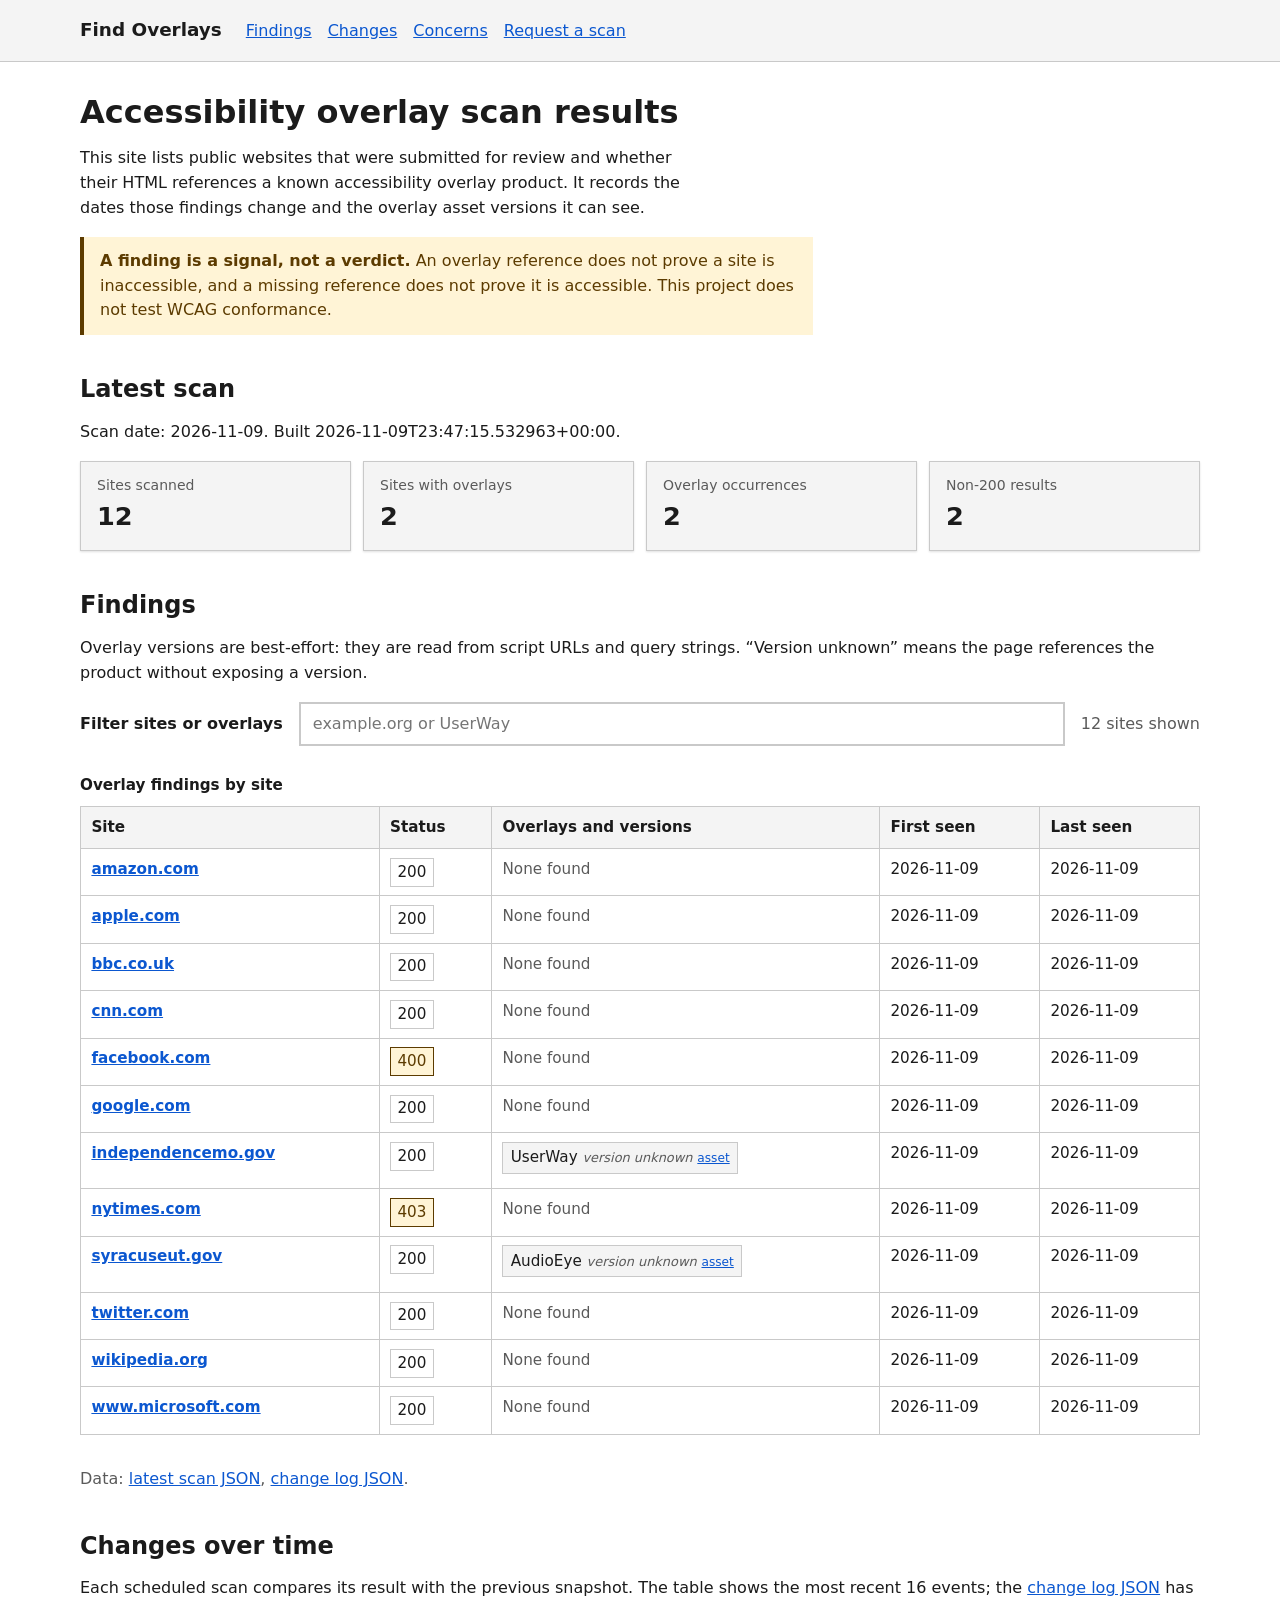
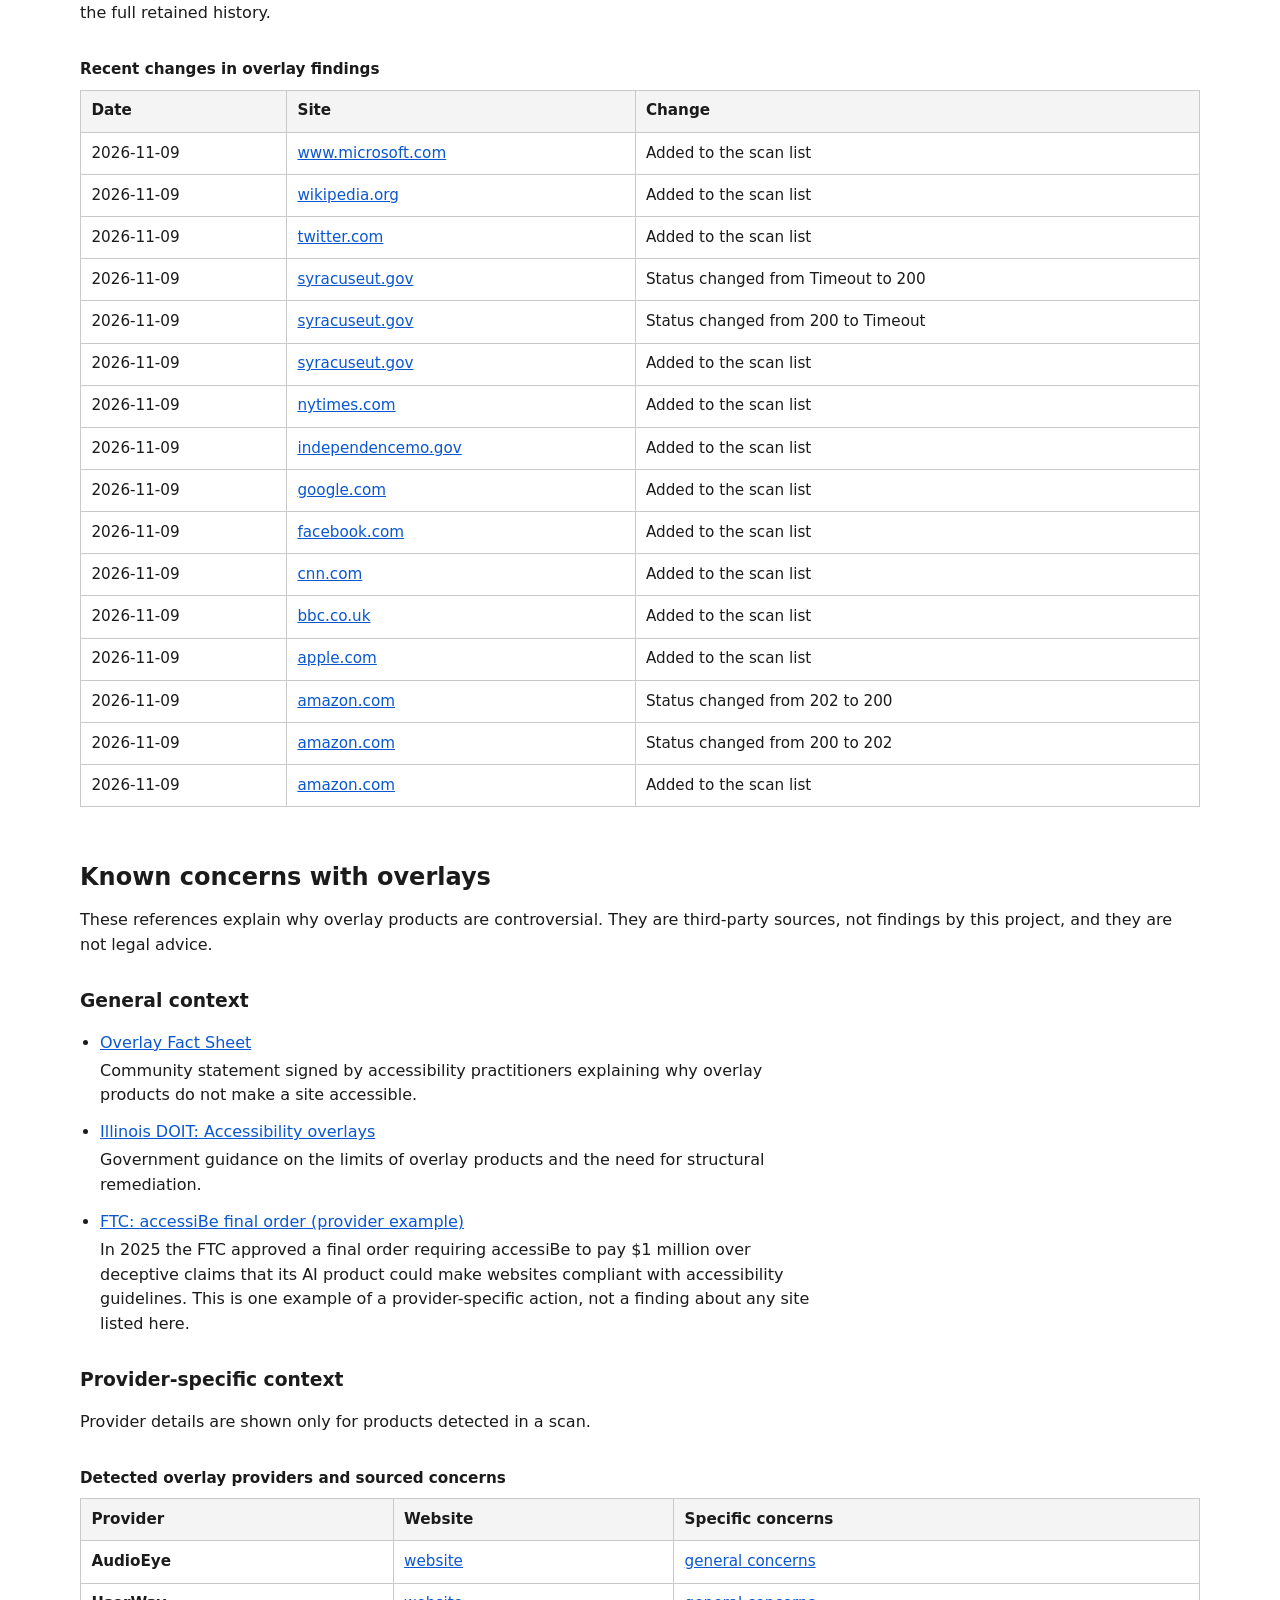
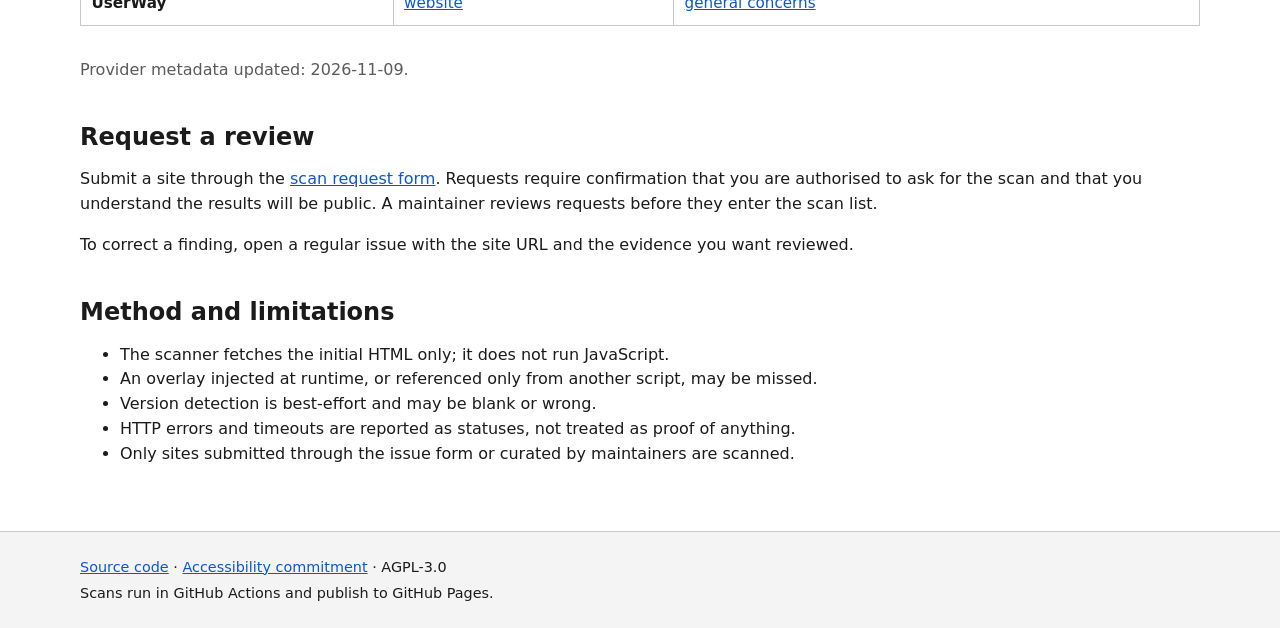
==== site/index.html @ b31712aa "Update scan results [skip ci]" ====
<!doctype html>
<html lang="en">
<head>
  <meta charset="utf-8">
  <meta name="viewport" content="width=device-width, initial-scale=1">
  <meta name="description" content="Public scan results showing where accessibility overlay products are referenced.">
  <title>Find Overlays — public scan results</title>
  <link rel="stylesheet" href="styles.css">
</head>
<body>
  <a class="skip-link" href="#main">Skip to main content</a>

  <header class="site-header">
    <div class="wrap">
      <p class="brand">Find Overlays</p>
      <nav aria-label="Primary">
        <ul>
          <li><a href="#findings">Findings</a></li>
          <li><a href="#changes">Changes</a></li>
          <li><a href="#concerns">Concerns</a></li>
          <li><a href="#request">Request a scan</a></li>
        </ul>
      </nav>
    </div>
  </header>

  <main id="main" class="wrap">
    <h1>Accessibility overlay scan results</h1>
    <p class="lede">
      This site lists public websites that were submitted for review and whether
      their HTML references a known accessibility overlay product. It records
      the dates those findings change and the overlay asset versions it can see.
    </p>
    <p class="notice">
      <strong>A finding is a signal, not a verdict.</strong> An overlay reference
      does not prove a site is inaccessible, and a missing reference does not
      prove it is accessible. This project does not test WCAG conformance.
    </p>

    <section aria-labelledby="latest-heading">
      <h2 id="latest-heading">Latest scan</h2>
      <p>Scan date: <time datetime="2026-11-09">2026-11-09</time>.
        Built <time datetime="2026-11-09T23:47:15.532963+00:00">2026-11-09T23:47:15.532963+00:00</time>.</p>
      <ul class="stats"><li class="stat"><span class="stat-label">Sites scanned</span><strong class="stat-value">12</strong></li><li class="stat"><span class="stat-label">Sites with overlays</span><strong class="stat-value">2</strong></li><li class="stat"><span class="stat-label">Overlay occurrences</span><strong class="stat-value">2</strong></li><li class="stat"><span class="stat-label">Non-200 results</span><strong class="stat-value">2</strong></li></ul>
    </section>

    <section id="findings" aria-labelledby="findings-heading">
      <h2 id="findings-heading">Findings</h2>
      <p>
        Overlay versions are best-effort: they are read from script URLs and
        query strings. “Version unknown” means the page references the product
        without exposing a version.
      </p>
      <div class="filter">
        <label for="filter">Filter sites or overlays</label>
        <input id="filter" name="filter" type="search" autocomplete="off"
               placeholder="example.org or UserWay">
        <p id="filter-count" class="filter-count" aria-live="polite">
          12 sites shown
        </p>
      </div>
      <div class="table-wrap" tabindex="0" role="region"
           aria-label="Overlay findings table, scroll horizontally if needed">
        <table>
          <caption>Overlay findings by site</caption>
          <thead>
            <tr>
              <th scope="col">Site</th>
              <th scope="col">Status</th>
              <th scope="col">Overlays and versions</th>
              <th scope="col">First seen</th>
              <th scope="col">Last seen</th>
            </tr>
          </thead>
          <tbody id="findings-body">
            <tr><th scope="row"><a href="https://amazon.com" rel="noopener noreferrer">amazon.com</a></th><td><span class="status ok">200</span></td><td><span class="none">None found</span></td><td>2026-11-09</td><td>2026-11-09</td></tr>
<tr><th scope="row"><a href="https://apple.com" rel="noopener noreferrer">apple.com</a></th><td><span class="status ok">200</span></td><td><span class="none">None found</span></td><td>2026-11-09</td><td>2026-11-09</td></tr>
<tr><th scope="row"><a href="https://bbc.co.uk" rel="noopener noreferrer">bbc.co.uk</a></th><td><span class="status ok">200</span></td><td><span class="none">None found</span></td><td>2026-11-09</td><td>2026-11-09</td></tr>
<tr><th scope="row"><a href="https://cnn.com" rel="noopener noreferrer">cnn.com</a></th><td><span class="status ok">200</span></td><td><span class="none">None found</span></td><td>2026-11-09</td><td>2026-11-09</td></tr>
<tr><th scope="row"><a href="https://facebook.com" rel="noopener noreferrer">facebook.com</a></th><td><span class="status warn">400</span></td><td><span class="none">None found</span></td><td>2026-11-09</td><td>2026-11-09</td></tr>
<tr><th scope="row"><a href="https://google.com" rel="noopener noreferrer">google.com</a></th><td><span class="status ok">200</span></td><td><span class="none">None found</span></td><td>2026-11-09</td><td>2026-11-09</td></tr>
<tr><th scope="row"><a href="https://independencemo.gov" rel="noopener noreferrer">independencemo.gov</a></th><td><span class="status ok">200</span></td><td><span class="overlay">UserWay <span class="version unknown">version unknown</span> <a class="evidence" href="https://cdn.userway.org/widget.js" rel="noopener noreferrer" aria-label="Evidence for UserWay">asset</a></span></td><td>2026-11-09</td><td>2026-11-09</td></tr>
<tr><th scope="row"><a href="https://nytimes.com" rel="noopener noreferrer">nytimes.com</a></th><td><span class="status warn">403</span></td><td><span class="none">None found</span></td><td>2026-11-09</td><td>2026-11-09</td></tr>
<tr><th scope="row"><a href="https://syracuseut.gov" rel="noopener noreferrer">syracuseut.gov</a></th><td><span class="status ok">200</span></td><td><span class="overlay">AudioEye <span class="version unknown">version unknown</span> <a class="evidence" href="https://wsmcdn.audioeye.com/aem.js" rel="noopener noreferrer" aria-label="Evidence for AudioEye">asset</a></span></td><td>2026-11-09</td><td>2026-11-09</td></tr>
<tr><th scope="row"><a href="https://twitter.com" rel="noopener noreferrer">twitter.com</a></th><td><span class="status ok">200</span></td><td><span class="none">None found</span></td><td>2026-11-09</td><td>2026-11-09</td></tr>
<tr><th scope="row"><a href="https://wikipedia.org" rel="noopener noreferrer">wikipedia.org</a></th><td><span class="status ok">200</span></td><td><span class="none">None found</span></td><td>2026-11-09</td><td>2026-11-09</td></tr>
<tr><th scope="row"><a href="https://www.microsoft.com" rel="noopener noreferrer">www.microsoft.com</a></th><td><span class="status ok">200</span></td><td><span class="none">None found</span></td><td>2026-11-09</td><td>2026-11-09</td></tr>
          </tbody>
        </table>
      </div>
      <p class="data-links">
        Data:
        <a href="data/latest.json">latest scan JSON</a>,
        <a href="data/changes.json">change log JSON</a>.
      </p>
    </section>

    <section id="changes" aria-labelledby="changes-heading">
      <h2 id="changes-heading">Changes over time</h2>
      <p>
        Each scheduled scan compares its result with the previous snapshot.
        The table shows the most recent 16 events; the
        <a href="data/changes.json">change log JSON</a> has the full retained
        history.
      </p>
      <div class="table-wrap" tabindex="0" role="region"
           aria-label="Recent changes table, scroll horizontally if needed">
        <table>
          <caption>Recent changes in overlay findings</caption>
          <thead>
            <tr>
              <th scope="col">Date</th>
              <th scope="col">Site</th>
              <th scope="col">Change</th>
            </tr>
          </thead>
          <tbody>
            <tr><td>2026-11-09</td><td><a href="https://www.microsoft.com" rel="noopener noreferrer">www.microsoft.com</a></td><td>Added to the scan list</td></tr>
<tr><td>2026-11-09</td><td><a href="https://wikipedia.org" rel="noopener noreferrer">wikipedia.org</a></td><td>Added to the scan list</td></tr>
<tr><td>2026-11-09</td><td><a href="https://twitter.com" rel="noopener noreferrer">twitter.com</a></td><td>Added to the scan list</td></tr>
<tr><td>2026-11-09</td><td><a href="https://syracuseut.gov" rel="noopener noreferrer">syracuseut.gov</a></td><td>Status changed from Timeout to 200</td></tr>
<tr><td>2026-11-09</td><td><a href="https://syracuseut.gov" rel="noopener noreferrer">syracuseut.gov</a></td><td>Status changed from 200 to Timeout</td></tr>
<tr><td>2026-11-09</td><td><a href="https://syracuseut.gov" rel="noopener noreferrer">syracuseut.gov</a></td><td>Added to the scan list</td></tr>
<tr><td>2026-11-09</td><td><a href="https://nytimes.com" rel="noopener noreferrer">nytimes.com</a></td><td>Added to the scan list</td></tr>
<tr><td>2026-11-09</td><td><a href="https://independencemo.gov" rel="noopener noreferrer">independencemo.gov</a></td><td>Added to the scan list</td></tr>
<tr><td>2026-11-09</td><td><a href="https://google.com" rel="noopener noreferrer">google.com</a></td><td>Added to the scan list</td></tr>
<tr><td>2026-11-09</td><td><a href="https://facebook.com" rel="noopener noreferrer">facebook.com</a></td><td>Added to the scan list</td></tr>
<tr><td>2026-11-09</td><td><a href="https://cnn.com" rel="noopener noreferrer">cnn.com</a></td><td>Added to the scan list</td></tr>
<tr><td>2026-11-09</td><td><a href="https://bbc.co.uk" rel="noopener noreferrer">bbc.co.uk</a></td><td>Added to the scan list</td></tr>
<tr><td>2026-11-09</td><td><a href="https://apple.com" rel="noopener noreferrer">apple.com</a></td><td>Added to the scan list</td></tr>
<tr><td>2026-11-09</td><td><a href="https://amazon.com" rel="noopener noreferrer">amazon.com</a></td><td>Status changed from 202 to 200</td></tr>
<tr><td>2026-11-09</td><td><a href="https://amazon.com" rel="noopener noreferrer">amazon.com</a></td><td>Status changed from 200 to 202</td></tr>
<tr><td>2026-11-09</td><td><a href="https://amazon.com" rel="noopener noreferrer">amazon.com</a></td><td>Added to the scan list</td></tr>
          </tbody>
        </table>
      </div>
    </section>

    <section id="concerns" aria-labelledby="concerns-heading">
      <h2 id="concerns-heading">Known concerns with overlays</h2>
      <p>
        These references explain why overlay products are controversial. They
        are third-party sources, not findings by this project, and they are not
        legal advice.
      </p>
      <h3 id="general-concerns">General context</h3>
      <ul class="concerns">
        <li><a href="https://overlayfactsheet.com/" rel="noopener noreferrer">Overlay Fact Sheet</a><p>Community statement signed by accessibility practitioners explaining why overlay products do not make a site accessible.</p></li>
<li><a href="https://doit.illinois.gov/initiatives/accessibility/guides/overlays.html" rel="noopener noreferrer">Illinois DOIT: Accessibility overlays</a><p>Government guidance on the limits of overlay products and the need for structural remediation.</p></li>
<li><a href="https://search.ftc.gov/news-events/news/press-releases/2025/04/ftc-approves-final-order-requiring-accessibe-pay-1-million" rel="noopener noreferrer">FTC: accessiBe final order (provider example)</a><p>In 2025 the FTC approved a final order requiring accessiBe to pay $1 million over deceptive claims that its AI product could make websites compliant with accessibility guidelines. This is one example of a provider-specific action, not a finding about any site listed here.</p></li>
      </ul>
      <h3>Provider-specific context</h3>
      <p>Provider details are shown only for products detected in a scan.</p>
      <div class="table-wrap" tabindex="0" role="region"
           aria-label="Provider concerns table, scroll horizontally if needed">
        <table>
          <caption>Detected overlay providers and sourced concerns</caption>
          <thead>
            <tr>
              <th scope="col">Provider</th>
              <th scope="col">Website</th>
              <th scope="col">Specific concerns</th>
            </tr>
          </thead>
          <tbody>
            <tr><th scope="row">AudioEye</th><td><a href="https://www.audioeye.com/" rel="noopener noreferrer">website</a></td><td><a href="#general-concerns">general concerns</a></td></tr>
<tr><th scope="row">UserWay</th><td><a href="https://userway.org/" rel="noopener noreferrer">website</a></td><td><a href="#general-concerns">general concerns</a></td></tr>
          </tbody>
        </table>
      </div>
      <p class="meta">Provider metadata updated: 2026-11-09.</p>
    </section>

    <section id="request" aria-labelledby="request-heading">
      <h2 id="request-heading">Request a review</h2>
      <p>
        Submit a site through the
        <a href="https://github.com/mgifford/Find-Overlays/issues/new?template=scan-request.yml">scan request form</a>.
        Requests require confirmation that you are authorised to ask for the
        scan and that you understand the results will be public. A maintainer
        reviews requests before they enter the scan list.
      </p>
      <p>
        To correct a finding, open a regular issue with the site URL and the
        evidence you want reviewed.
      </p>
    </section>

    <section aria-labelledby="method-heading">
      <h2 id="method-heading">Method and limitations</h2>
      <ul>
        <li>The scanner fetches the initial HTML only; it does not run JavaScript.</li>
        <li>An overlay injected at runtime, or referenced only from another script, may be missed.</li>
        <li>Version detection is best-effort and may be blank or wrong.</li>
        <li>HTTP errors and timeouts are reported as statuses, not treated as proof of anything.</li>
        <li>Only sites submitted through the issue form or curated by maintainers are scanned.</li>
      </ul>
    </section>
  </main>

  <footer class="site-footer">
    <div class="wrap">
      <p>
        <a href="https://github.com/mgifford/Find-Overlays">Source code</a> ·
        <a href="https://github.com/mgifford/Find-Overlays/blob/main/ACCESSIBILITY.md">Accessibility commitment</a> ·
        AGPL-3.0
      </p>
      <p>Scans run in GitHub Actions and publish to GitHub Pages.</p>
    </div>
  </footer>

  <script src="app.js" defer></script>
</body>
</html>
---- site/styles.css ----
:root {
  color-scheme: light dark;
  --bg: #ffffff;
  --fg: #1b1b1b;
  --muted: #5a5a5a;
  --line: #c9c9c9;
  --panel: #f4f4f4;
  --link: #0b57d0;
  --focus: #b0006d;
  --warn-bg: #fff4d6;
  --warn-fg: #5c3b00;
  --shadow: 0 1px 2px rgb(0 0 0 / 12%);
}

@media (prefers-color-scheme: dark) {
  :root {
    --bg: #121212;
    --fg: #f1f1f1;
    --muted: #c2c2c2;
    --line: #5a5a5a;
    --panel: #1e1e1e;
    --link: #9ec1ff;
    --focus: #ff8ac4;
    --warn-bg: #3d2f00;
    --warn-fg: #ffe08a;
  }
}

* { box-sizing: border-box; }

html,
body {
  max-width: 100%;
  overflow-x: hidden;
}

body {
  margin: 0;
  background: var(--bg);
  color: var(--fg);
  font: 1rem/1.55 system-ui, -apple-system, "Segoe UI", sans-serif;
}

.wrap {
  width: 100%;
  max-width: 72rem;
  margin-inline: auto;
  padding-inline: 1rem;
}

.skip-link {
  position: absolute;
  inset-inline-start: 1rem;
  inset-block-start: -5rem;
  background: var(--bg);
  color: var(--link);
  padding: 0.75rem 1rem;
  border: 2px solid currentColor;
  z-index: 10;
}

.skip-link:focus { inset-block-start: 1rem; }

a { color: var(--link); }
a:focus-visible,
input:focus-visible {
  outline: 3px solid var(--focus);
  outline-offset: 2px;
}

.site-header {
  border-block-end: 1px solid var(--line);
  background: var(--panel);
}

.site-header .wrap {
  display: flex;
  flex-wrap: wrap;
  gap: 0.5rem 1.5rem;
  align-items: baseline;
  padding-block: 1rem;
}

.brand {
  margin: 0;
  font-weight: 700;
  font-size: 1.15rem;
}

.site-header nav ul {
  display: flex;
  flex-wrap: wrap;
  gap: 0.5rem 1rem;
  margin: 0;
  padding: 0;
  list-style: none;
}

main { padding-block: 2rem 3rem; }

h1 { margin-block: 0 0.75rem; line-height: 1.15; }
h2 { margin-block: 2.5rem 0.75rem; line-height: 1.2; }
h3 { margin-block: 1.75rem 0.5rem; }

.lede { max-width: 62ch; }
.notice {
  max-width: 72ch;
  border-inline-start: 4px solid var(--warn-fg);
  background: var(--warn-bg);
  color: var(--warn-fg);
  padding: 0.75rem 1rem;
}

.stats {
  display: grid;
  grid-template-columns: repeat(auto-fit, minmax(min(10rem, 100%), 1fr));
  gap: 0.75rem;
  margin: 1rem 0 0;
  padding: 0;
  list-style: none;
}

.stat {
  border: 1px solid var(--line);
  background: var(--panel);
  padding: 0.85rem 1rem;
  box-shadow: var(--shadow);
}

.stat-label {
  display: block;
  color: var(--muted);
  font-size: 0.875rem;
}

.stat-value {
  display: block;
  font-size: 1.6rem;
}

.filter {
  display: flex;
  flex-wrap: wrap;
  gap: 0.5rem 1rem;
  align-items: center;
  margin-block: 1rem 0.75rem;
}

.filter label { font-weight: 600; }

.filter input {
  flex: 1 1 18rem;
  min-height: 2.75rem;
  padding: 0.5rem 0.75rem;
  border: 2px solid var(--line);
  background: var(--bg);
  color: var(--fg);
  font: inherit;
}

.filter-count { margin: 0; color: var(--muted); }

.table-wrap {
  max-width: 100%;
  overflow-x: auto;
}

.table-wrap:focus-visible {
  outline: 3px solid var(--focus);
  outline-offset: 2px;
}

table {
  width: 100%;
  min-width: 44rem;
  border-collapse: collapse;
  margin-block: 0.5rem 1rem;
  font-size: 0.95rem;
}

caption {
  text-align: start;
  font-weight: 700;
  padding-block: 0.5rem;
}

th, td {
  border: 1px solid var(--line);
  padding: 0.55rem 0.65rem;
  text-align: start;
  vertical-align: top;
}

thead th { background: var(--panel); }

tbody th { font-weight: 600; }

.status {
  display: inline-block;
  border: 1px solid var(--line);
  padding: 0.1rem 0.4rem;
  font-variant-numeric: tabular-nums;
}

.status.warn {
  background: var(--warn-bg);
  color: var(--warn-fg);
  border-color: currentColor;
}

.overlay {
  display: inline-block;
  margin: 0 0.35rem 0.35rem 0;
  padding: 0.2rem 0.45rem;
  border: 1px solid var(--line);
  background: var(--panel);
}

.version {
  color: var(--muted);
  font-size: 0.85em;
  white-space: nowrap;
}

.version.unknown { font-style: italic; }

.evidence { font-size: 0.8em; }
.none { color: var(--muted); }

.concerns { padding-inline-start: 1.25rem; }
.concerns li { margin-block: 0.75rem; }
.concerns p { margin: 0.2rem 0 0; max-width: 70ch; }

.data-links, .meta { color: var(--muted); }

.site-footer {
  border-block-start: 1px solid var(--line);
  background: var(--panel);
  padding-block: 1.25rem;
  font-size: 0.9rem;
}

.site-footer p { margin: 0.25rem 0; }

@media (max-width: 40rem) {
  .site-header .wrap { display: block; }
  .site-header nav { margin-block-start: 0.5rem; }
  h1 { font-size: 1.7rem; }
}

@media print {
  .site-header nav, .filter, .skip-link, .site-footer { display: none; }
  a[href^="http"]::after { content: " (" attr(href) ")"; font-size: 0.8em; }
  body { background: #fff; color: #000; }
}
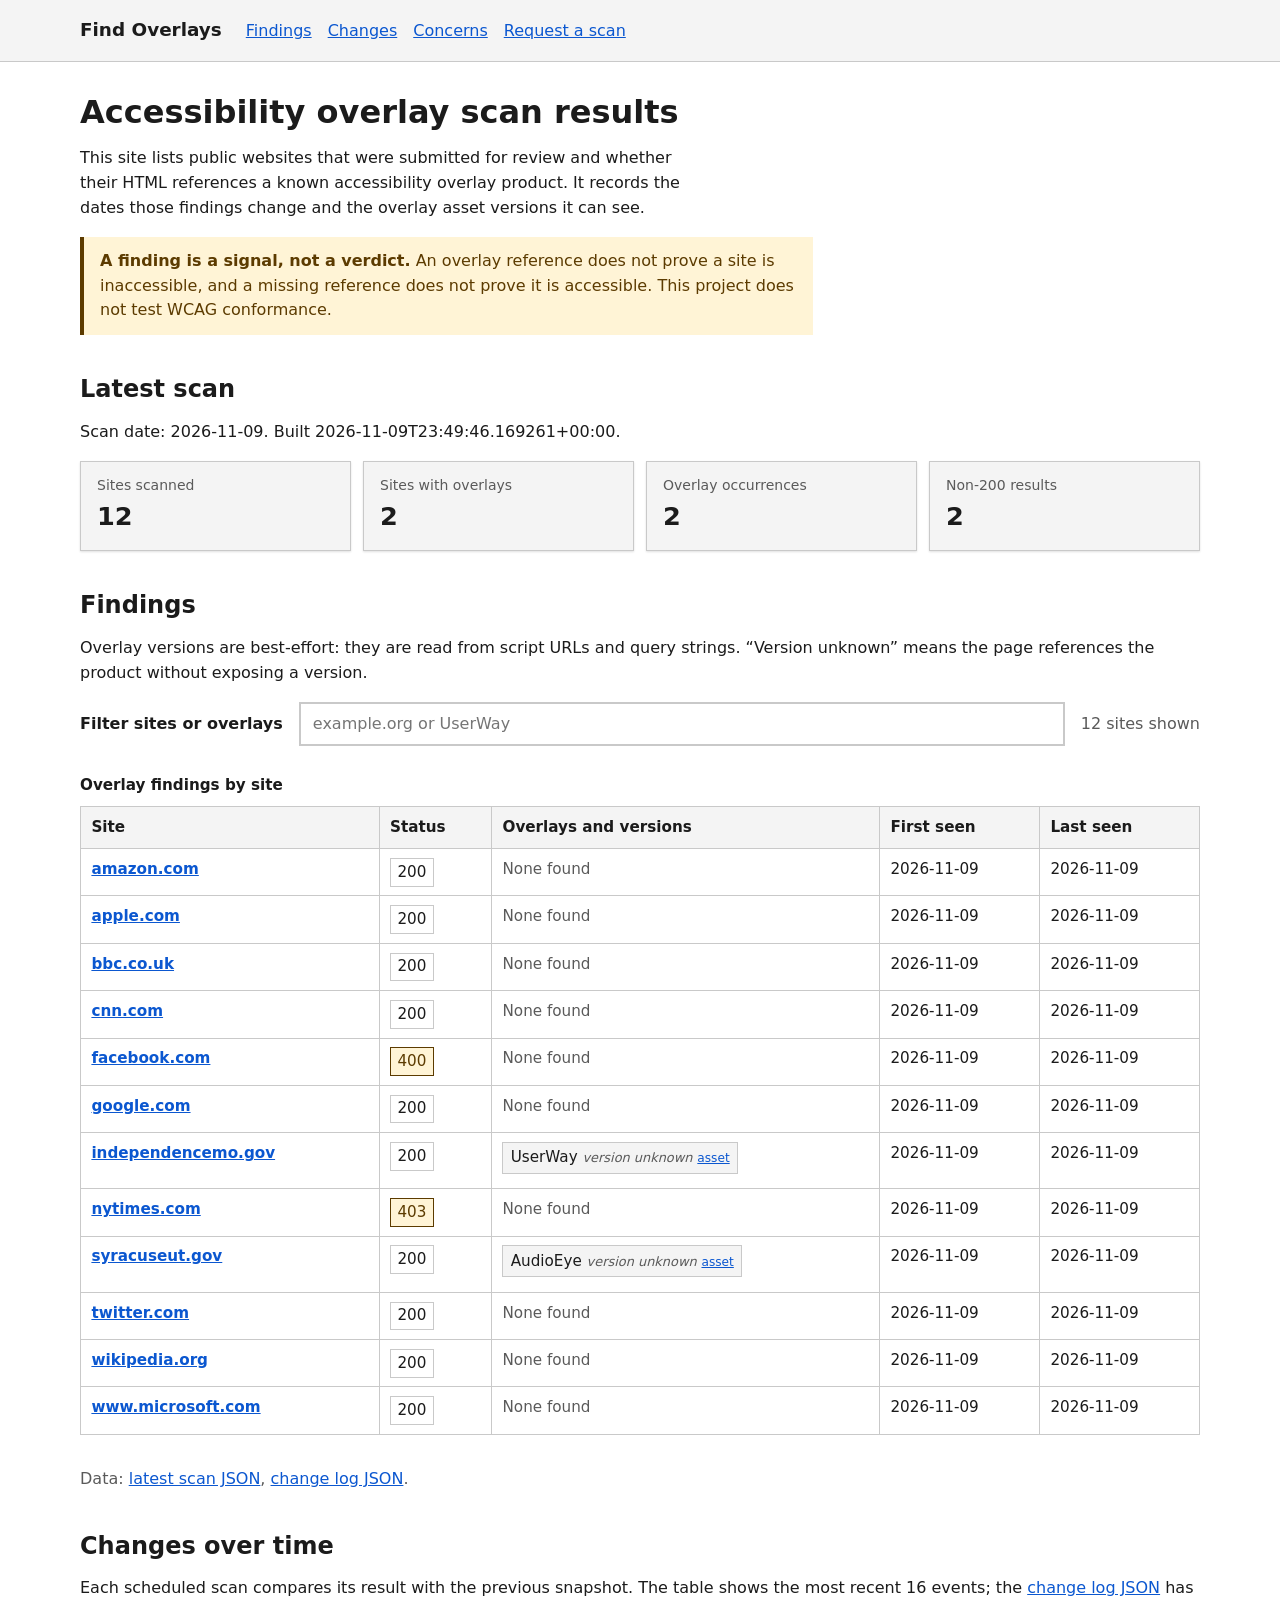
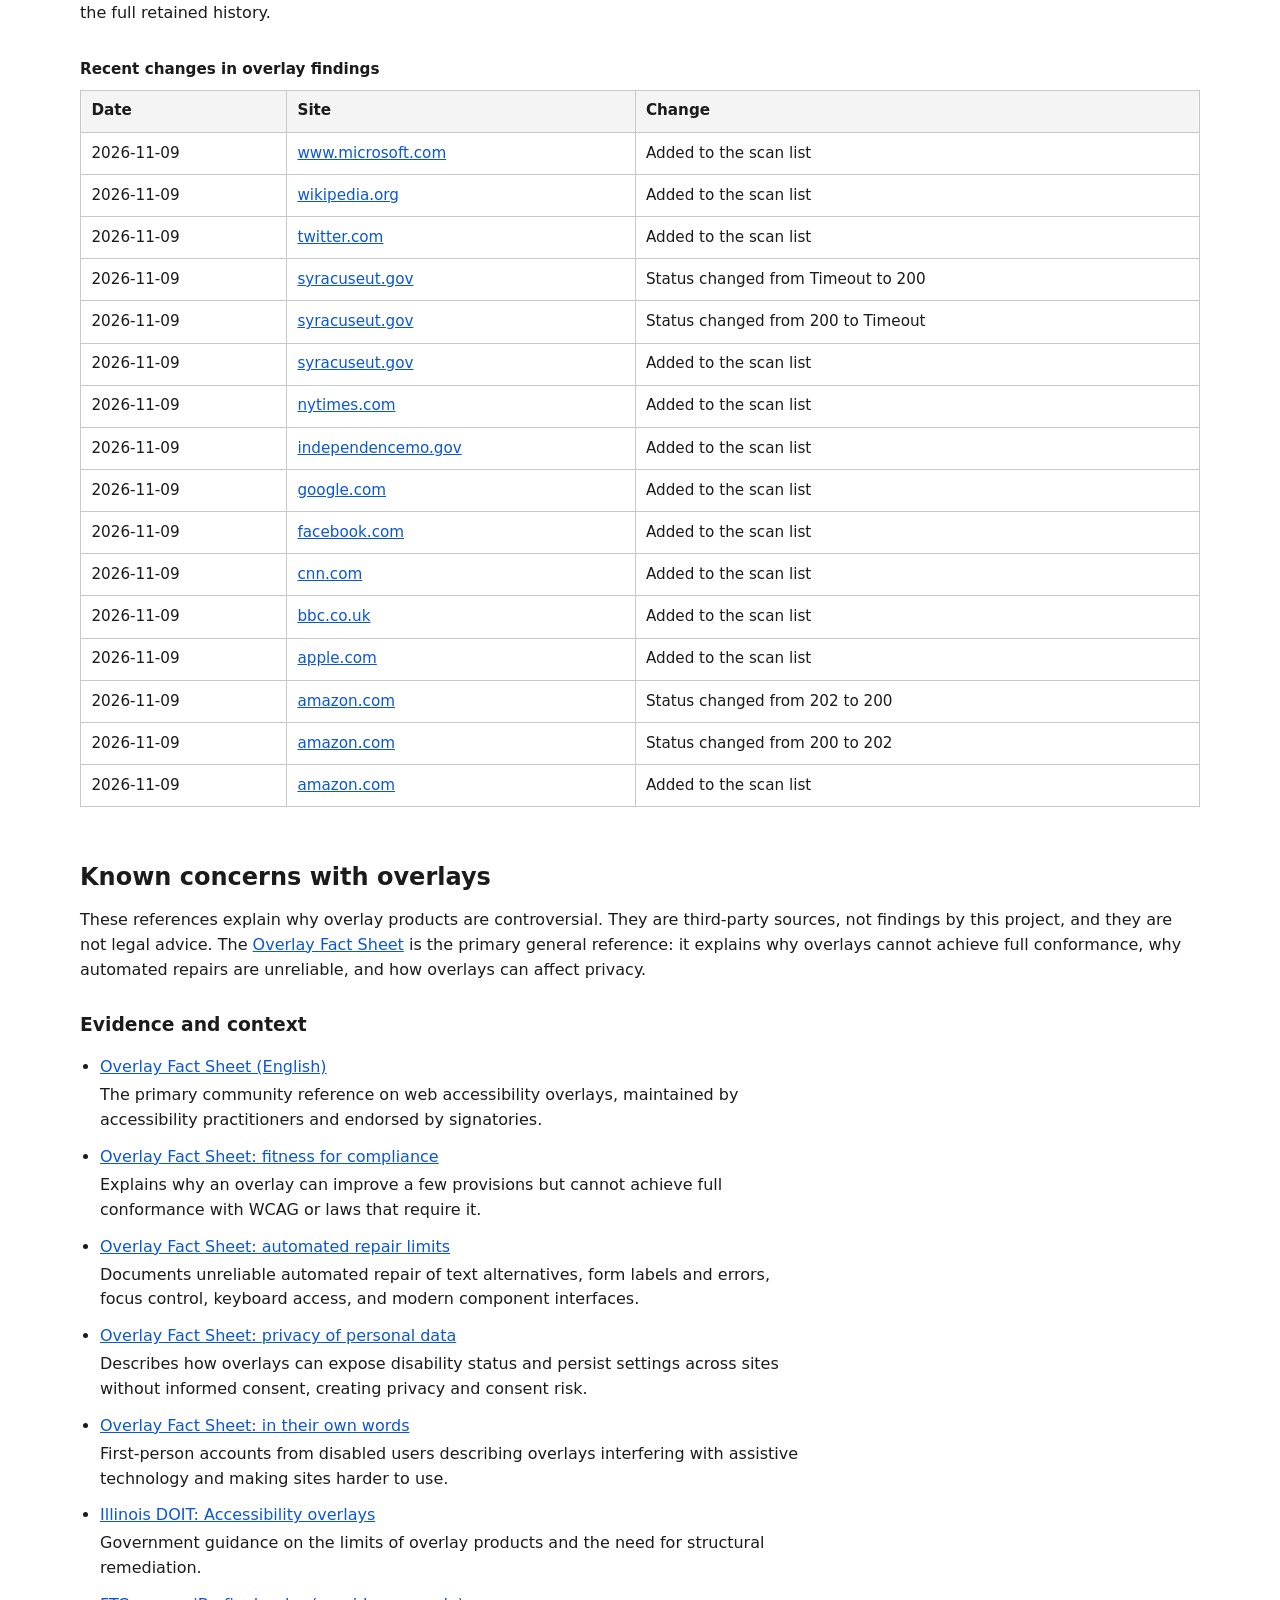
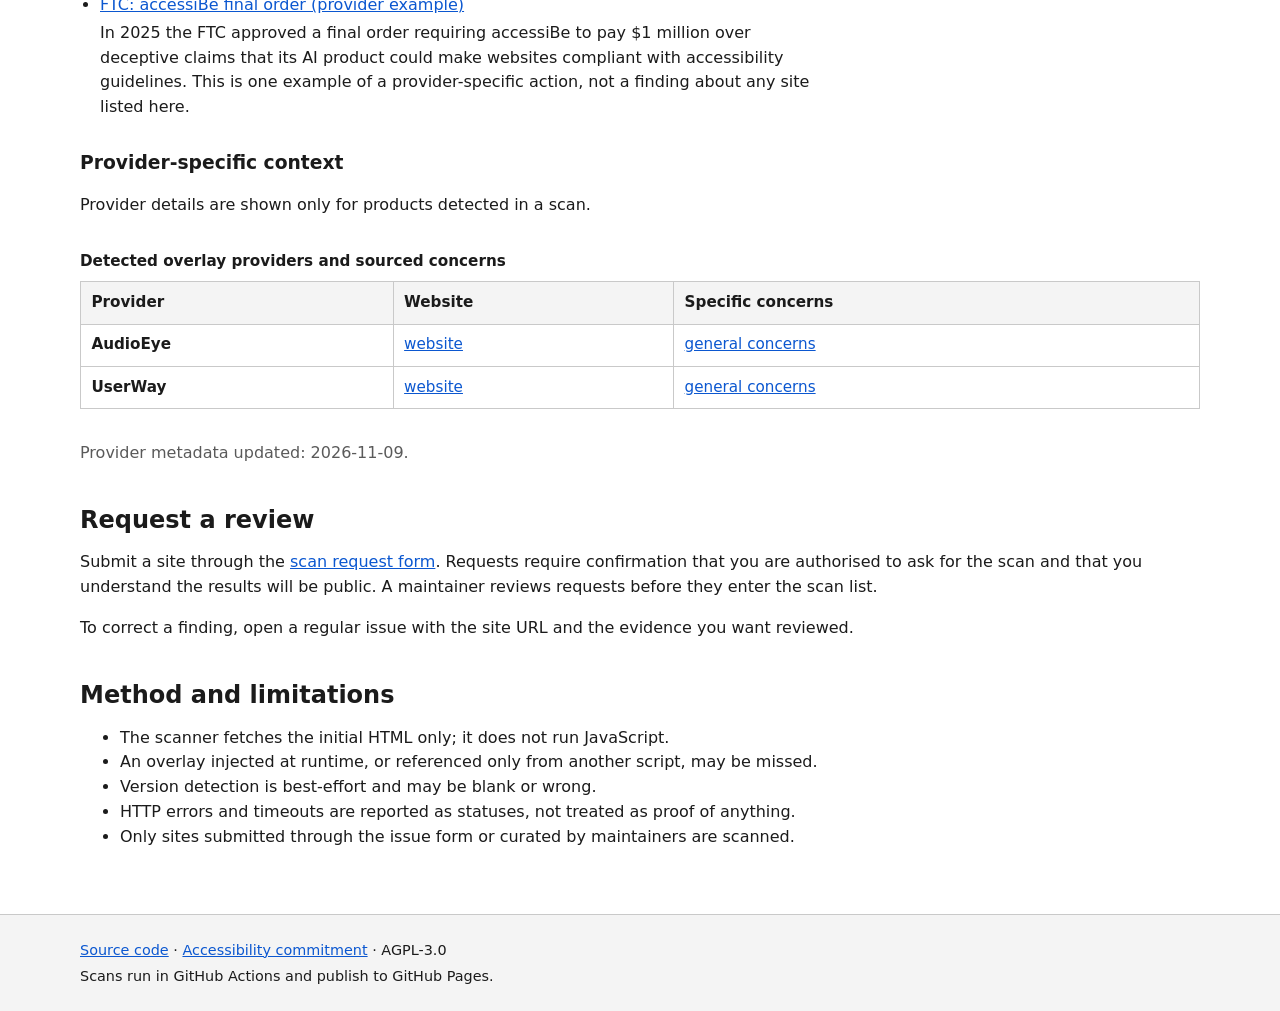
==== commit 72e22750: "Update scan results [skip ci]" ====
--- a/site/index.html
+++ b/site/index.html
@@ -40,7 +40,7 @@
     <section aria-labelledby="latest-heading">
       <h2 id="latest-heading">Latest scan</h2>
       <p>Scan date: <time datetime="2026-11-09">2026-11-09</time>.
-        Built <time datetime="2026-11-09T23:47:15.532963+00:00">2026-11-09T23:47:15.532963+00:00</time>.</p>
+        Built <time datetime="2026-11-09T23:49:46.169261+00:00">2026-11-09T23:49:46.169261+00:00</time>.</p>
       <ul class="stats"><li class="stat"><span class="stat-label">Sites scanned</span><strong class="stat-value">12</strong></li><li class="stat"><span class="stat-label">Sites with overlays</span><strong class="stat-value">2</strong></li><li class="stat"><span class="stat-label">Overlay occurrences</span><strong class="stat-value">2</strong></li><li class="stat"><span class="stat-label">Non-200 results</span><strong class="stat-value">2</strong></li></ul>
     </section>
 
@@ -141,11 +141,19 @@
       <p>
         These references explain why overlay products are controversial. They
         are third-party sources, not findings by this project, and they are not
-        legal advice.
-      </p>
-      <h3 id="general-concerns">General context</h3>
+        legal advice. The
+        <a href="https://overlayfactsheet.com/en/">Overlay Fact Sheet</a> is the
+        primary general reference: it explains why overlays cannot achieve full
+        conformance, why automated repairs are unreliable, and how overlays can
+        affect privacy.
+      </p>
+      <h3 id="general-concerns">Evidence and context</h3>
       <ul class="concerns">
-        <li><a href="https://overlayfactsheet.com/" rel="noopener noreferrer">Overlay Fact Sheet</a><p>Community statement signed by accessibility practitioners explaining why overlay products do not make a site accessible.</p></li>
+        <li><a href="https://overlayfactsheet.com/en/" rel="noopener noreferrer">Overlay Fact Sheet (English)</a><p>The primary community reference on web accessibility overlays, maintained by accessibility practitioners and endorsed by signatories.</p></li>
+<li><a href="https://overlayfactsheet.com/en/#fitness-for-achieving-compliance-with-accessibility-standards" rel="noopener noreferrer">Overlay Fact Sheet: fitness for compliance</a><p>Explains why an overlay can improve a few provisions but cannot achieve full conformance with WCAG or laws that require it.</p></li>
+<li><a href="https://overlayfactsheet.com/en/#strengths-and-weaknesses-of-automated-repair" rel="noopener noreferrer">Overlay Fact Sheet: automated repair limits</a><p>Documents unreliable automated repair of text alternatives, form labels and errors, focus control, keyboard access, and modern component interfaces.</p></li>
+<li><a href="https://overlayfactsheet.com/en/#privacy" rel="noopener noreferrer">Overlay Fact Sheet: privacy of personal data</a><p>Describes how overlays can expose disability status and persist settings across sites without informed consent, creating privacy and consent risk.</p></li>
+<li><a href="https://overlayfactsheet.com/en/#in-their-own-words" rel="noopener noreferrer">Overlay Fact Sheet: in their own words</a><p>First-person accounts from disabled users describing overlays interfering with assistive technology and making sites harder to use.</p></li>
 <li><a href="https://doit.illinois.gov/initiatives/accessibility/guides/overlays.html" rel="noopener noreferrer">Illinois DOIT: Accessibility overlays</a><p>Government guidance on the limits of overlay products and the need for structural remediation.</p></li>
 <li><a href="https://search.ftc.gov/news-events/news/press-releases/2025/04/ftc-approves-final-order-requiring-accessibe-pay-1-million" rel="noopener noreferrer">FTC: accessiBe final order (provider example)</a><p>In 2025 the FTC approved a final order requiring accessiBe to pay $1 million over deceptive claims that its AI product could make websites compliant with accessibility guidelines. This is one example of a provider-specific action, not a finding about any site listed here.</p></li>
       </ul>
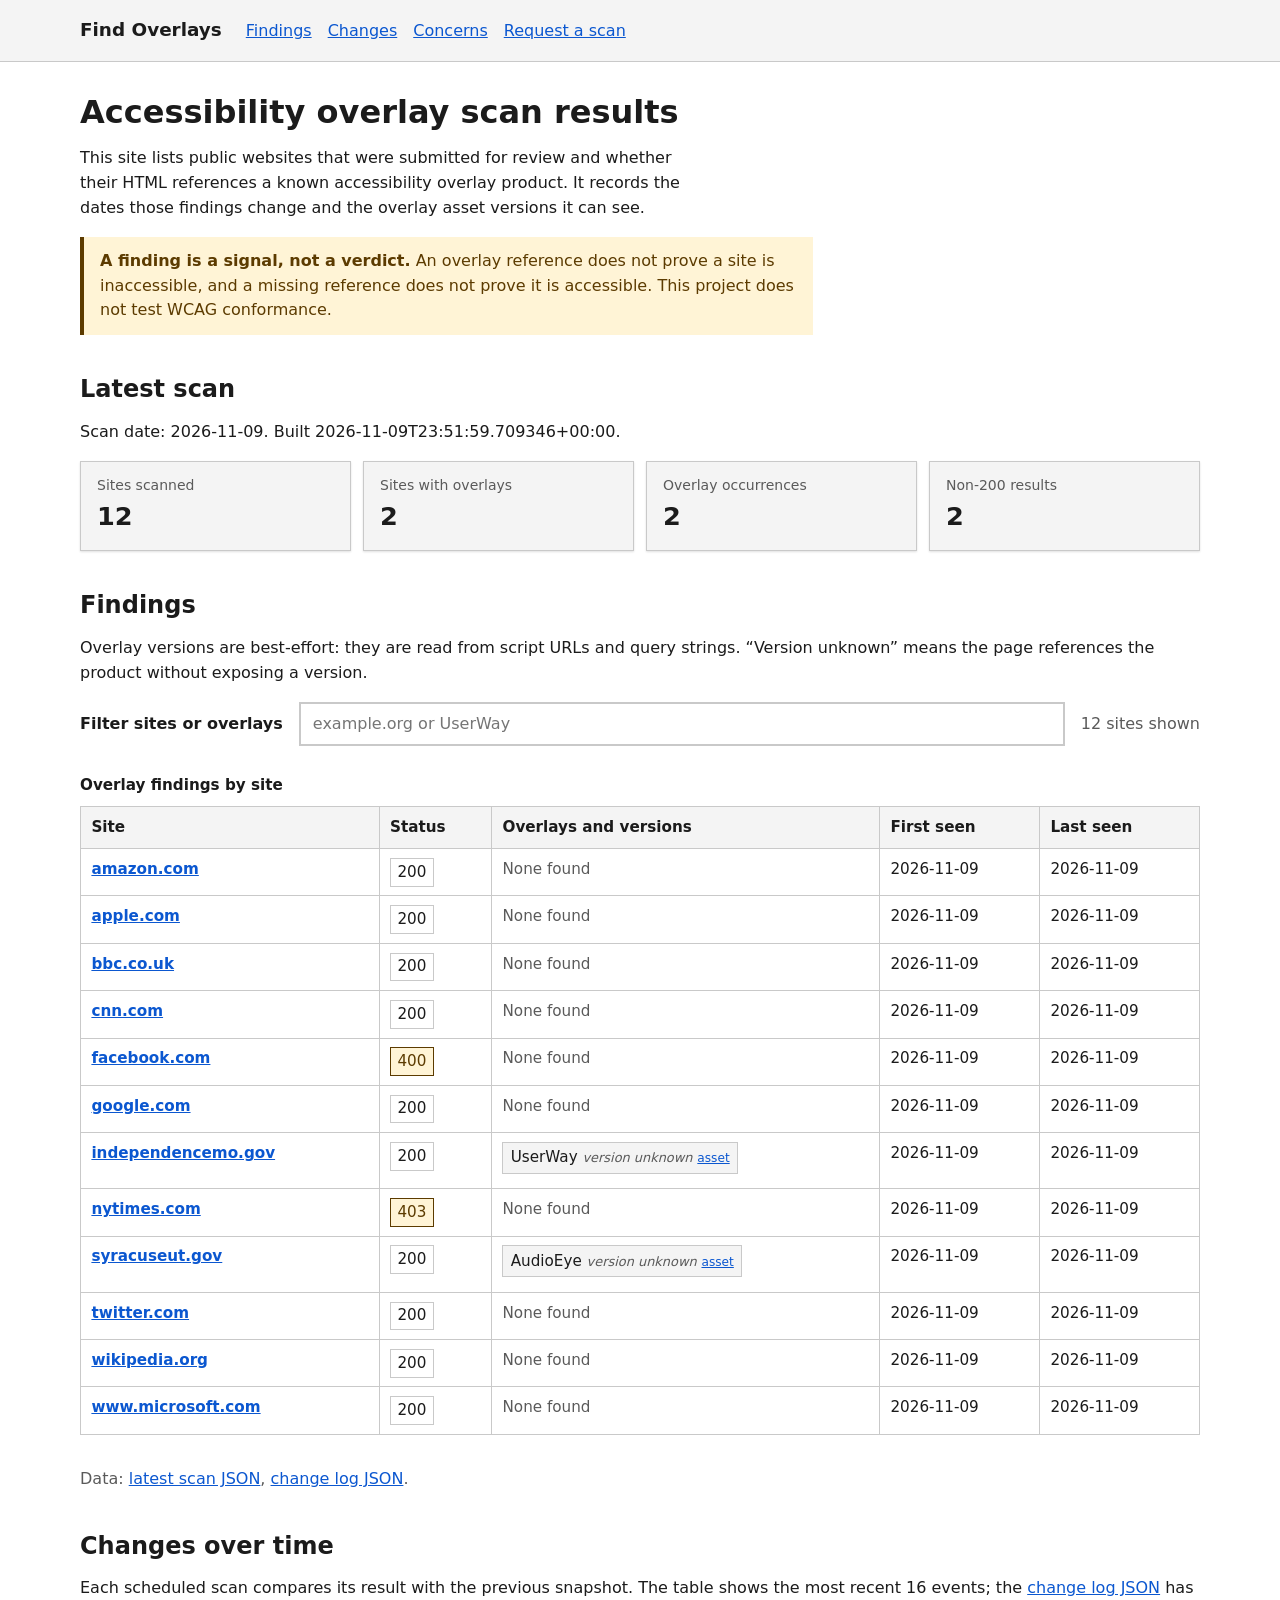
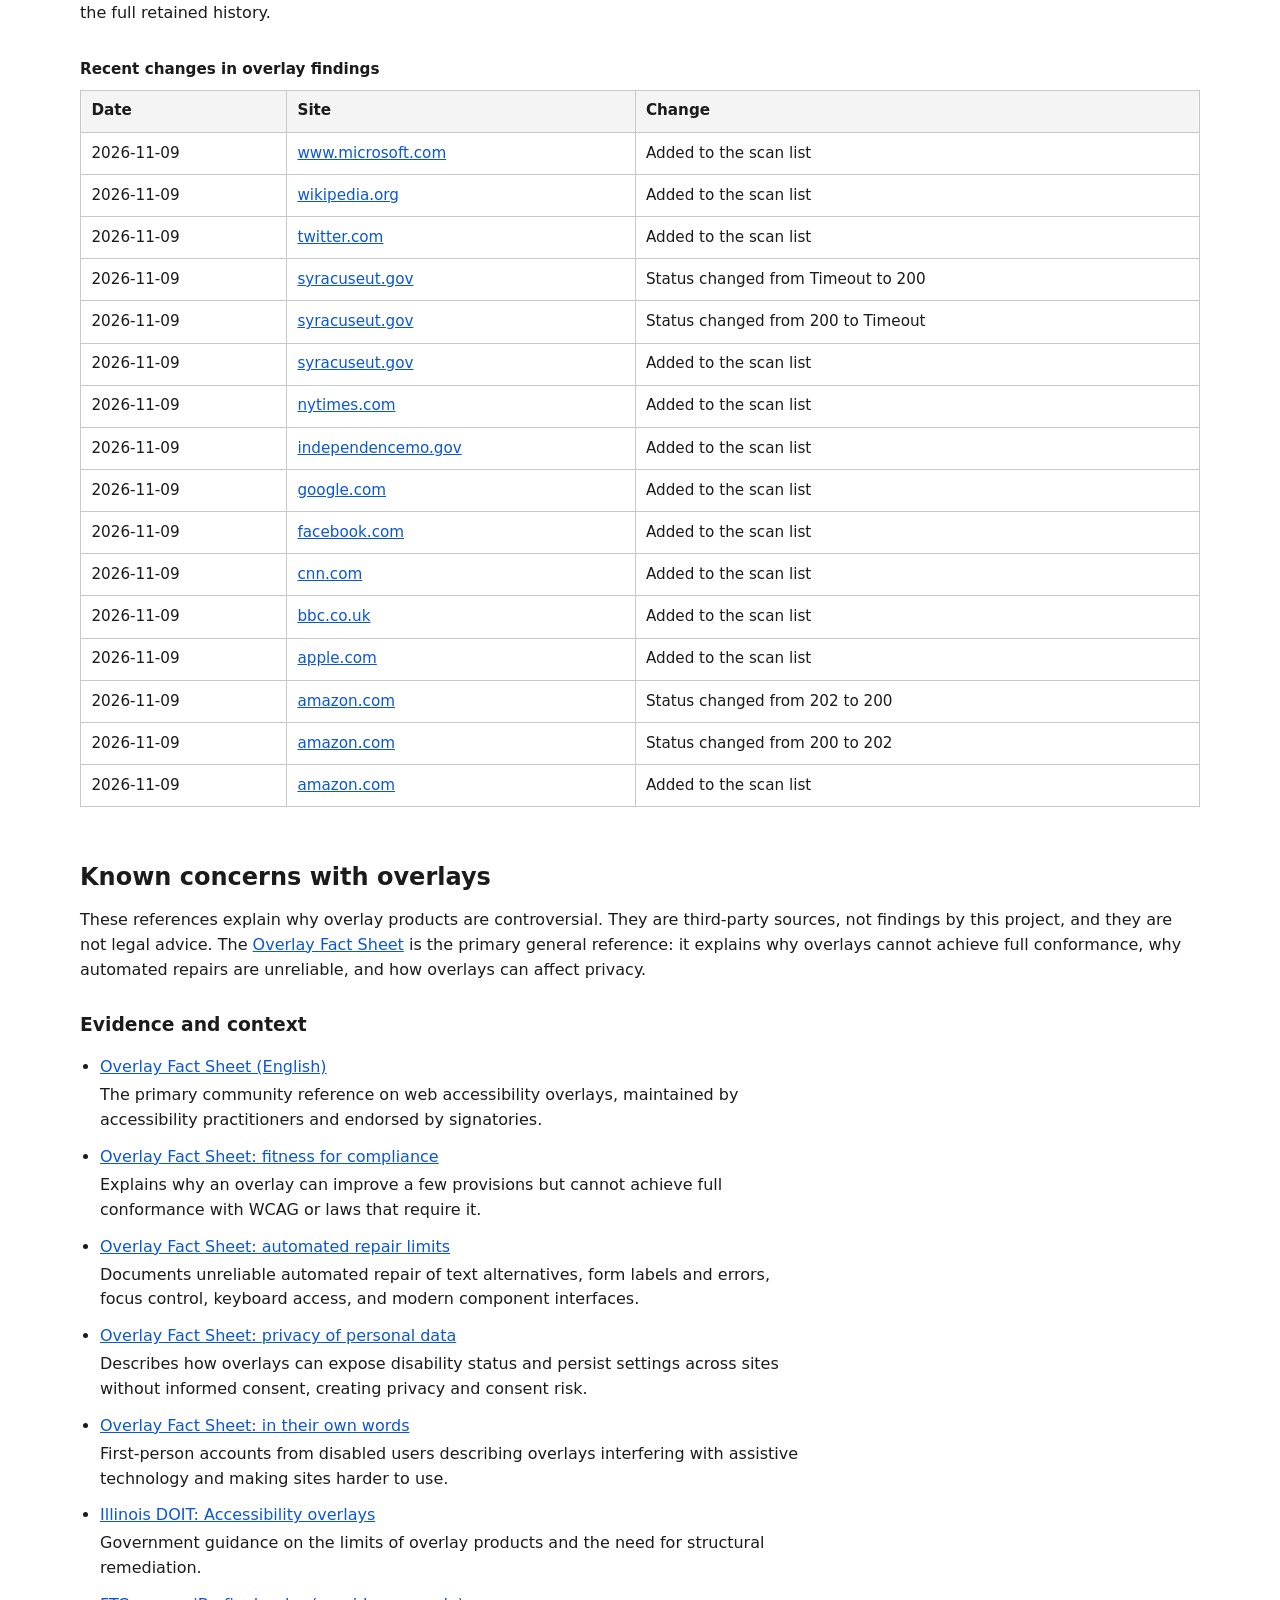
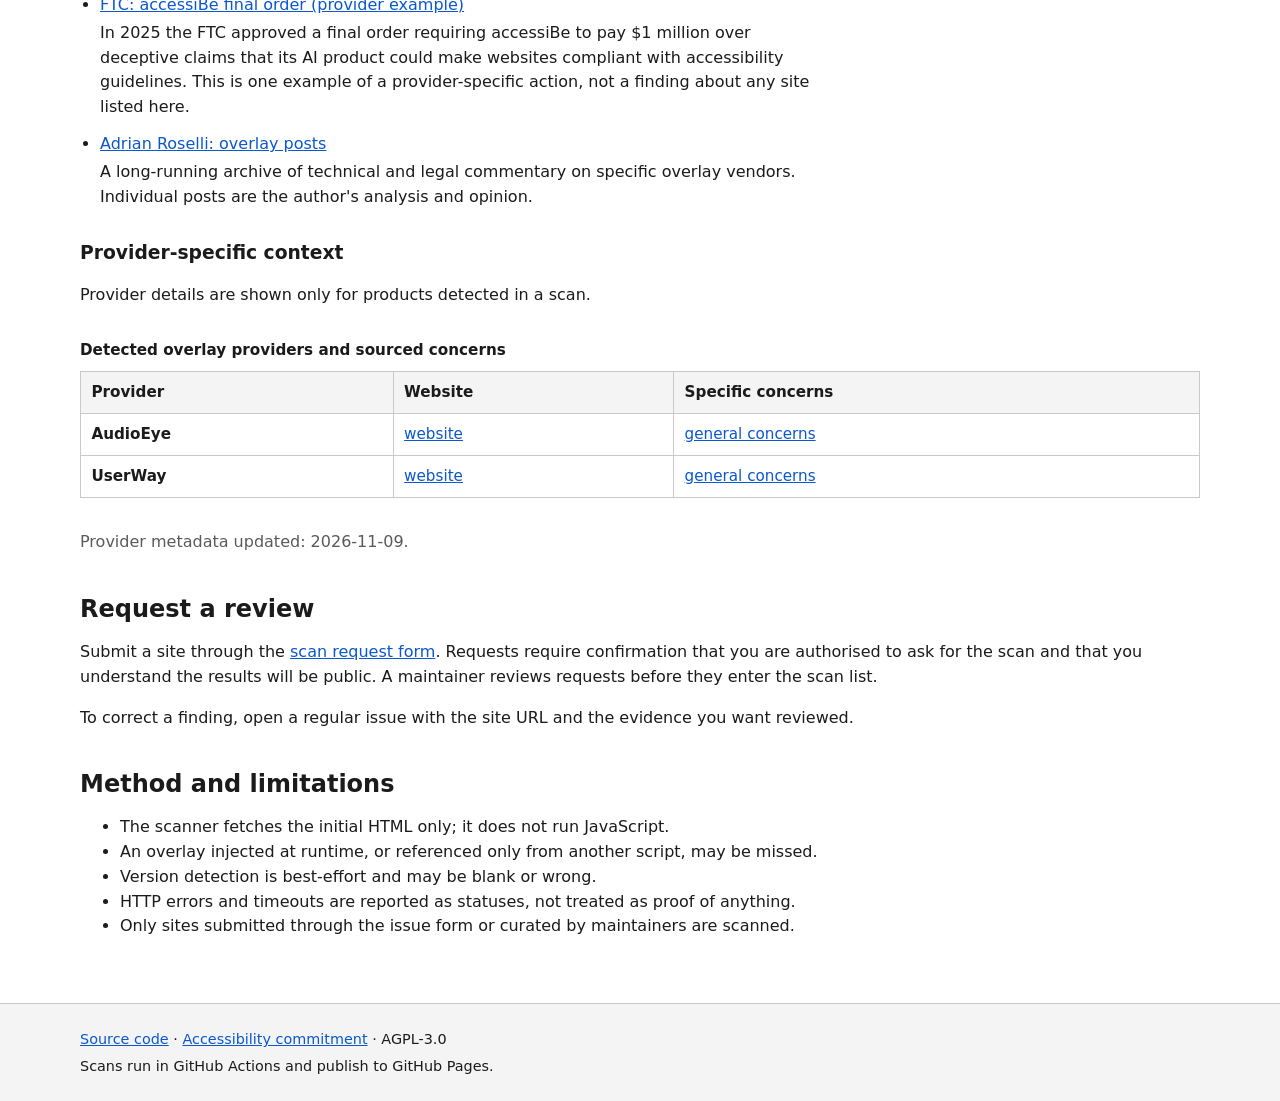
==== commit 95ade6b7: "Update scan results [skip ci]" ====
--- a/site/index.html
+++ b/site/index.html
@@ -40,7 +40,7 @@
     <section aria-labelledby="latest-heading">
       <h2 id="latest-heading">Latest scan</h2>
       <p>Scan date: <time datetime="2026-11-09">2026-11-09</time>.
-        Built <time datetime="2026-11-09T23:49:46.169261+00:00">2026-11-09T23:49:46.169261+00:00</time>.</p>
+        Built <time datetime="2026-11-09T23:51:59.709346+00:00">2026-11-09T23:51:59.709346+00:00</time>.</p>
       <ul class="stats"><li class="stat"><span class="stat-label">Sites scanned</span><strong class="stat-value">12</strong></li><li class="stat"><span class="stat-label">Sites with overlays</span><strong class="stat-value">2</strong></li><li class="stat"><span class="stat-label">Overlay occurrences</span><strong class="stat-value">2</strong></li><li class="stat"><span class="stat-label">Non-200 results</span><strong class="stat-value">2</strong></li></ul>
     </section>
 
@@ -156,6 +156,7 @@
 <li><a href="https://overlayfactsheet.com/en/#in-their-own-words" rel="noopener noreferrer">Overlay Fact Sheet: in their own words</a><p>First-person accounts from disabled users describing overlays interfering with assistive technology and making sites harder to use.</p></li>
 <li><a href="https://doit.illinois.gov/initiatives/accessibility/guides/overlays.html" rel="noopener noreferrer">Illinois DOIT: Accessibility overlays</a><p>Government guidance on the limits of overlay products and the need for structural remediation.</p></li>
 <li><a href="https://search.ftc.gov/news-events/news/press-releases/2025/04/ftc-approves-final-order-requiring-accessibe-pay-1-million" rel="noopener noreferrer">FTC: accessiBe final order (provider example)</a><p>In 2025 the FTC approved a final order requiring accessiBe to pay $1 million over deceptive claims that its AI product could make websites compliant with accessibility guidelines. This is one example of a provider-specific action, not a finding about any site listed here.</p></li>
+<li><a href="https://adrianroselli.com/tag/overlay" rel="noopener noreferrer">Adrian Roselli: overlay posts</a><p>A long-running archive of technical and legal commentary on specific overlay vendors. Individual posts are the author&#x27;s analysis and opinion.</p></li>
       </ul>
       <h3>Provider-specific context</h3>
       <p>Provider details are shown only for products detected in a scan.</p>
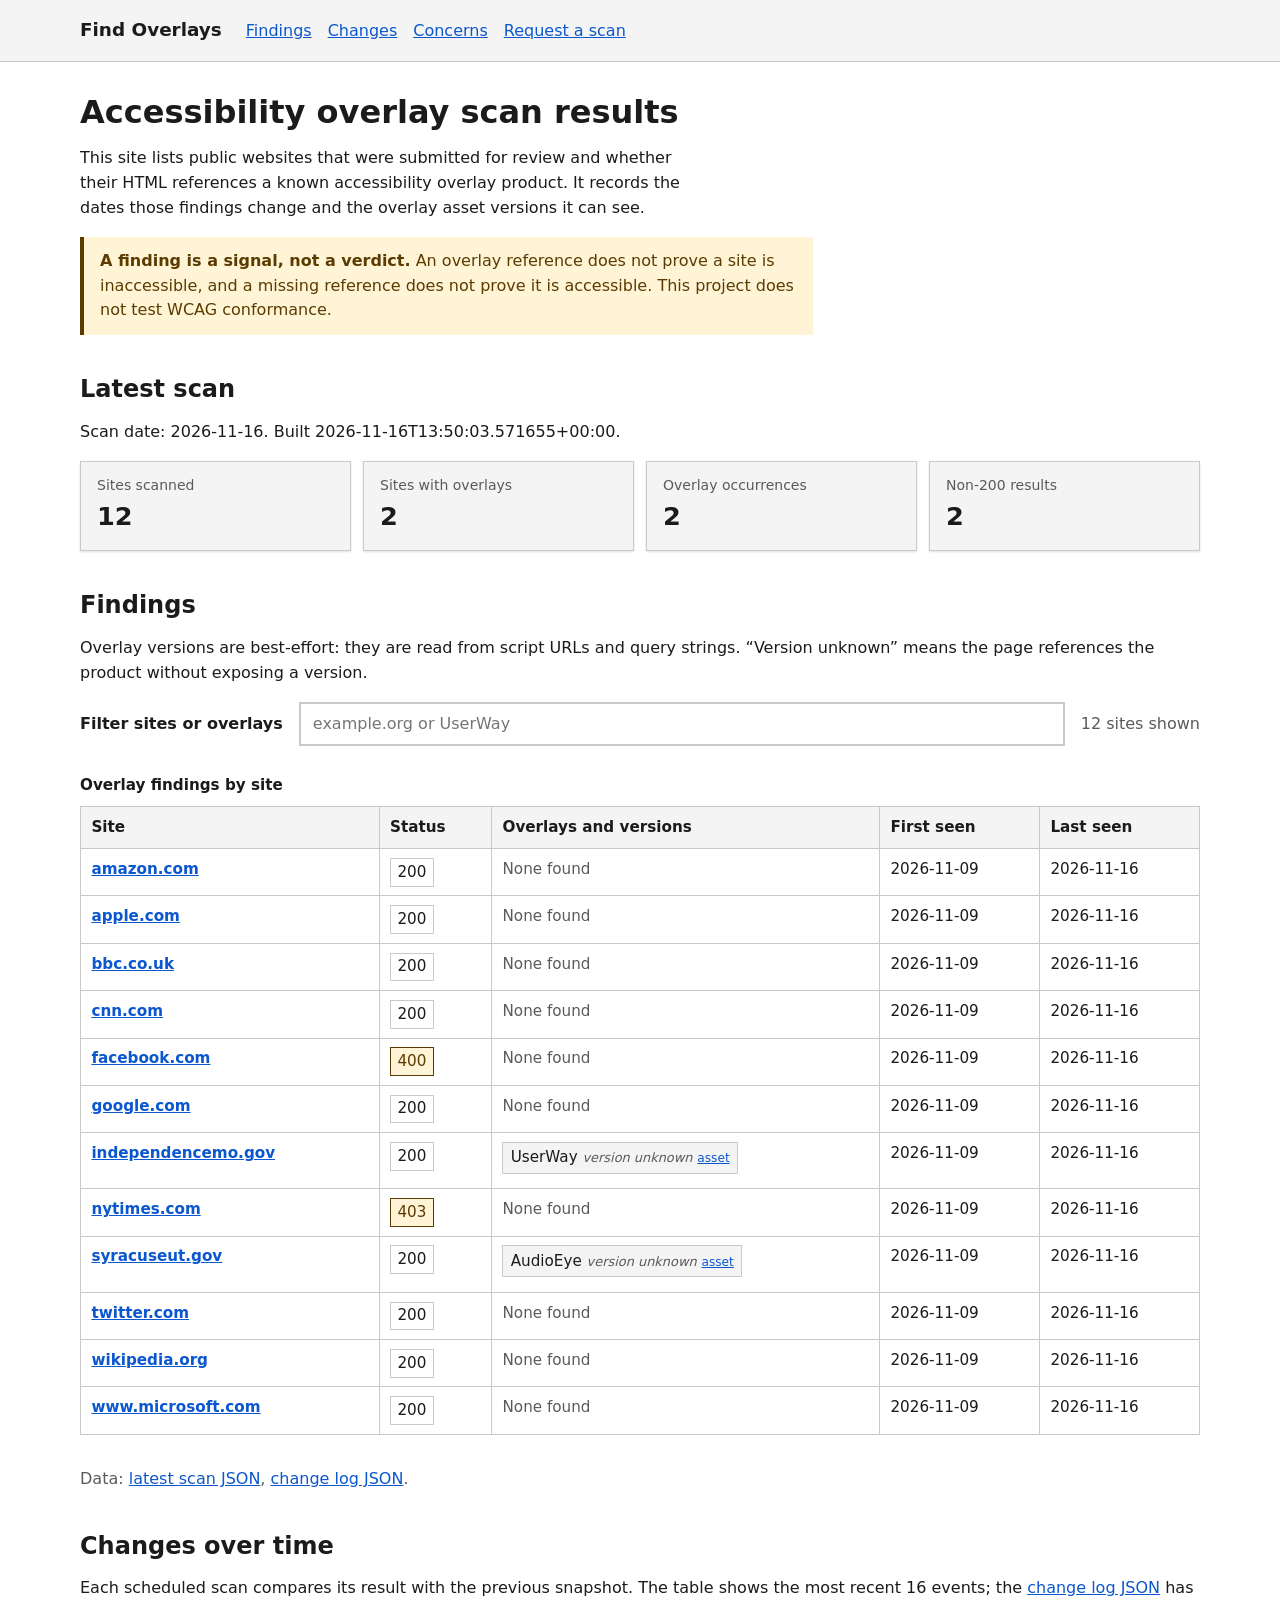
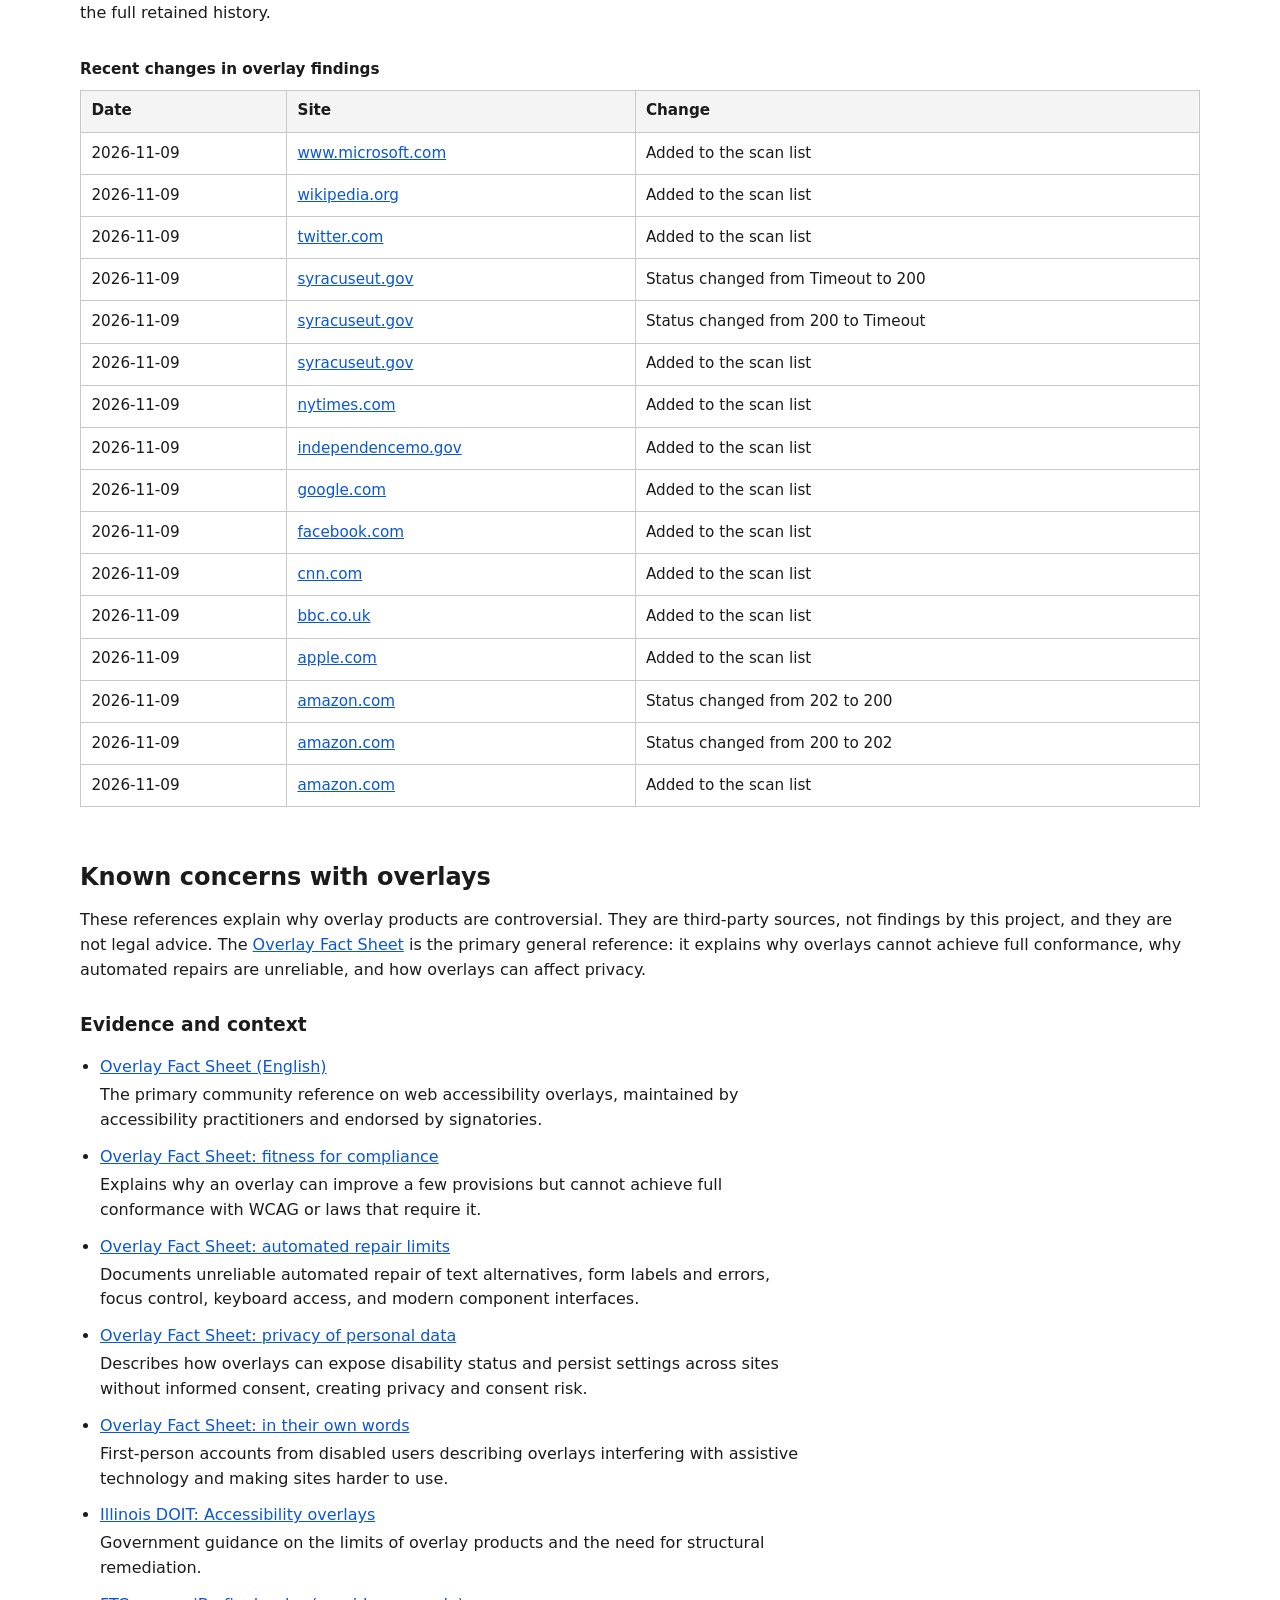
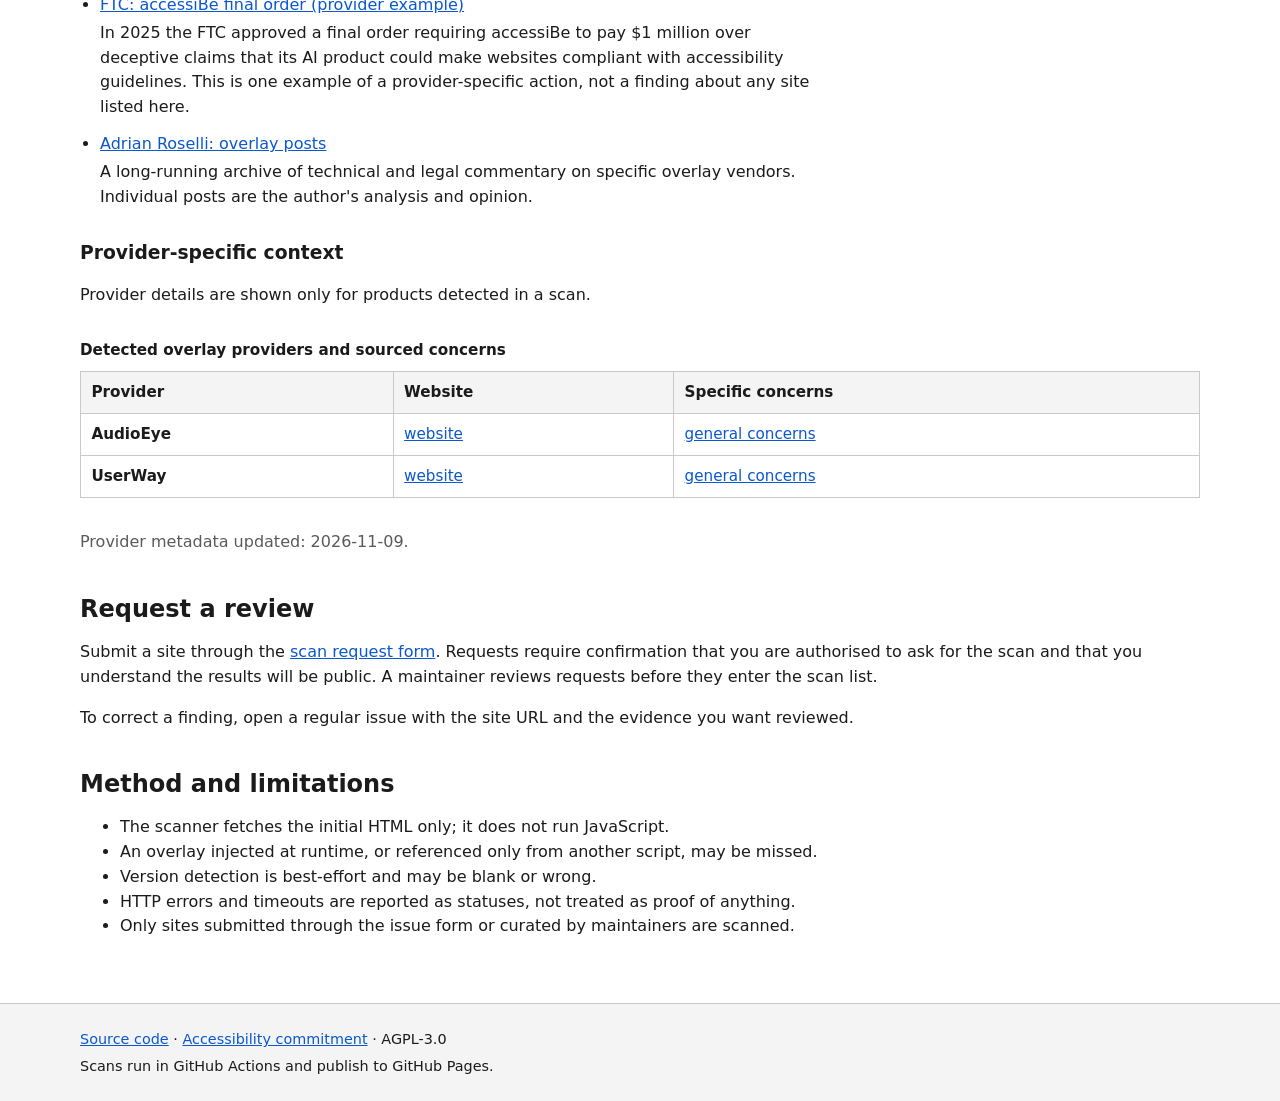
==== commit c9a2b35a: "Update scan results [skip ci]" ====
--- a/site/index.html
+++ b/site/index.html
@@ -39,8 +39,8 @@
 
     <section aria-labelledby="latest-heading">
       <h2 id="latest-heading">Latest scan</h2>
-      <p>Scan date: <time datetime="2026-11-09">2026-11-09</time>.
-        Built <time datetime="2026-11-09T23:51:59.709346+00:00">2026-11-09T23:51:59.709346+00:00</time>.</p>
+      <p>Scan date: <time datetime="2026-11-16">2026-11-16</time>.
+        Built <time datetime="2026-11-16T13:50:03.571655+00:00">2026-11-16T13:50:03.571655+00:00</time>.</p>
       <ul class="stats"><li class="stat"><span class="stat-label">Sites scanned</span><strong class="stat-value">12</strong></li><li class="stat"><span class="stat-label">Sites with overlays</span><strong class="stat-value">2</strong></li><li class="stat"><span class="stat-label">Overlay occurrences</span><strong class="stat-value">2</strong></li><li class="stat"><span class="stat-label">Non-200 results</span><strong class="stat-value">2</strong></li></ul>
     </section>
 
@@ -73,18 +73,18 @@
             </tr>
           </thead>
           <tbody id="findings-body">
-            <tr><th scope="row"><a href="https://amazon.com" rel="noopener noreferrer">amazon.com</a></th><td><span class="status ok">200</span></td><td><span class="none">None found</span></td><td>2026-11-09</td><td>2026-11-09</td></tr>
-<tr><th scope="row"><a href="https://apple.com" rel="noopener noreferrer">apple.com</a></th><td><span class="status ok">200</span></td><td><span class="none">None found</span></td><td>2026-11-09</td><td>2026-11-09</td></tr>
-<tr><th scope="row"><a href="https://bbc.co.uk" rel="noopener noreferrer">bbc.co.uk</a></th><td><span class="status ok">200</span></td><td><span class="none">None found</span></td><td>2026-11-09</td><td>2026-11-09</td></tr>
-<tr><th scope="row"><a href="https://cnn.com" rel="noopener noreferrer">cnn.com</a></th><td><span class="status ok">200</span></td><td><span class="none">None found</span></td><td>2026-11-09</td><td>2026-11-09</td></tr>
-<tr><th scope="row"><a href="https://facebook.com" rel="noopener noreferrer">facebook.com</a></th><td><span class="status warn">400</span></td><td><span class="none">None found</span></td><td>2026-11-09</td><td>2026-11-09</td></tr>
-<tr><th scope="row"><a href="https://google.com" rel="noopener noreferrer">google.com</a></th><td><span class="status ok">200</span></td><td><span class="none">None found</span></td><td>2026-11-09</td><td>2026-11-09</td></tr>
-<tr><th scope="row"><a href="https://independencemo.gov" rel="noopener noreferrer">independencemo.gov</a></th><td><span class="status ok">200</span></td><td><span class="overlay">UserWay <span class="version unknown">version unknown</span> <a class="evidence" href="https://cdn.userway.org/widget.js" rel="noopener noreferrer" aria-label="Evidence for UserWay">asset</a></span></td><td>2026-11-09</td><td>2026-11-09</td></tr>
-<tr><th scope="row"><a href="https://nytimes.com" rel="noopener noreferrer">nytimes.com</a></th><td><span class="status warn">403</span></td><td><span class="none">None found</span></td><td>2026-11-09</td><td>2026-11-09</td></tr>
-<tr><th scope="row"><a href="https://syracuseut.gov" rel="noopener noreferrer">syracuseut.gov</a></th><td><span class="status ok">200</span></td><td><span class="overlay">AudioEye <span class="version unknown">version unknown</span> <a class="evidence" href="https://wsmcdn.audioeye.com/aem.js" rel="noopener noreferrer" aria-label="Evidence for AudioEye">asset</a></span></td><td>2026-11-09</td><td>2026-11-09</td></tr>
-<tr><th scope="row"><a href="https://twitter.com" rel="noopener noreferrer">twitter.com</a></th><td><span class="status ok">200</span></td><td><span class="none">None found</span></td><td>2026-11-09</td><td>2026-11-09</td></tr>
-<tr><th scope="row"><a href="https://wikipedia.org" rel="noopener noreferrer">wikipedia.org</a></th><td><span class="status ok">200</span></td><td><span class="none">None found</span></td><td>2026-11-09</td><td>2026-11-09</td></tr>
-<tr><th scope="row"><a href="https://www.microsoft.com" rel="noopener noreferrer">www.microsoft.com</a></th><td><span class="status ok">200</span></td><td><span class="none">None found</span></td><td>2026-11-09</td><td>2026-11-09</td></tr>
+            <tr><th scope="row"><a href="https://amazon.com" rel="noopener noreferrer">amazon.com</a></th><td><span class="status ok">200</span></td><td><span class="none">None found</span></td><td>2026-11-09</td><td>2026-11-16</td></tr>
+<tr><th scope="row"><a href="https://apple.com" rel="noopener noreferrer">apple.com</a></th><td><span class="status ok">200</span></td><td><span class="none">None found</span></td><td>2026-11-09</td><td>2026-11-16</td></tr>
+<tr><th scope="row"><a href="https://bbc.co.uk" rel="noopener noreferrer">bbc.co.uk</a></th><td><span class="status ok">200</span></td><td><span class="none">None found</span></td><td>2026-11-09</td><td>2026-11-16</td></tr>
+<tr><th scope="row"><a href="https://cnn.com" rel="noopener noreferrer">cnn.com</a></th><td><span class="status ok">200</span></td><td><span class="none">None found</span></td><td>2026-11-09</td><td>2026-11-16</td></tr>
+<tr><th scope="row"><a href="https://facebook.com" rel="noopener noreferrer">facebook.com</a></th><td><span class="status warn">400</span></td><td><span class="none">None found</span></td><td>2026-11-09</td><td>2026-11-16</td></tr>
+<tr><th scope="row"><a href="https://google.com" rel="noopener noreferrer">google.com</a></th><td><span class="status ok">200</span></td><td><span class="none">None found</span></td><td>2026-11-09</td><td>2026-11-16</td></tr>
+<tr><th scope="row"><a href="https://independencemo.gov" rel="noopener noreferrer">independencemo.gov</a></th><td><span class="status ok">200</span></td><td><span class="overlay">UserWay <span class="version unknown">version unknown</span> <a class="evidence" href="https://cdn.userway.org/widget.js" rel="noopener noreferrer" aria-label="Evidence for UserWay">asset</a></span></td><td>2026-11-09</td><td>2026-11-16</td></tr>
+<tr><th scope="row"><a href="https://nytimes.com" rel="noopener noreferrer">nytimes.com</a></th><td><span class="status warn">403</span></td><td><span class="none">None found</span></td><td>2026-11-09</td><td>2026-11-16</td></tr>
+<tr><th scope="row"><a href="https://syracuseut.gov" rel="noopener noreferrer">syracuseut.gov</a></th><td><span class="status ok">200</span></td><td><span class="overlay">AudioEye <span class="version unknown">version unknown</span> <a class="evidence" href="https://wsmcdn.audioeye.com/aem.js" rel="noopener noreferrer" aria-label="Evidence for AudioEye">asset</a></span></td><td>2026-11-09</td><td>2026-11-16</td></tr>
+<tr><th scope="row"><a href="https://twitter.com" rel="noopener noreferrer">twitter.com</a></th><td><span class="status ok">200</span></td><td><span class="none">None found</span></td><td>2026-11-09</td><td>2026-11-16</td></tr>
+<tr><th scope="row"><a href="https://wikipedia.org" rel="noopener noreferrer">wikipedia.org</a></th><td><span class="status ok">200</span></td><td><span class="none">None found</span></td><td>2026-11-09</td><td>2026-11-16</td></tr>
+<tr><th scope="row"><a href="https://www.microsoft.com" rel="noopener noreferrer">www.microsoft.com</a></th><td><span class="status ok">200</span></td><td><span class="none">None found</span></td><td>2026-11-09</td><td>2026-11-16</td></tr>
           </tbody>
         </table>
       </div>
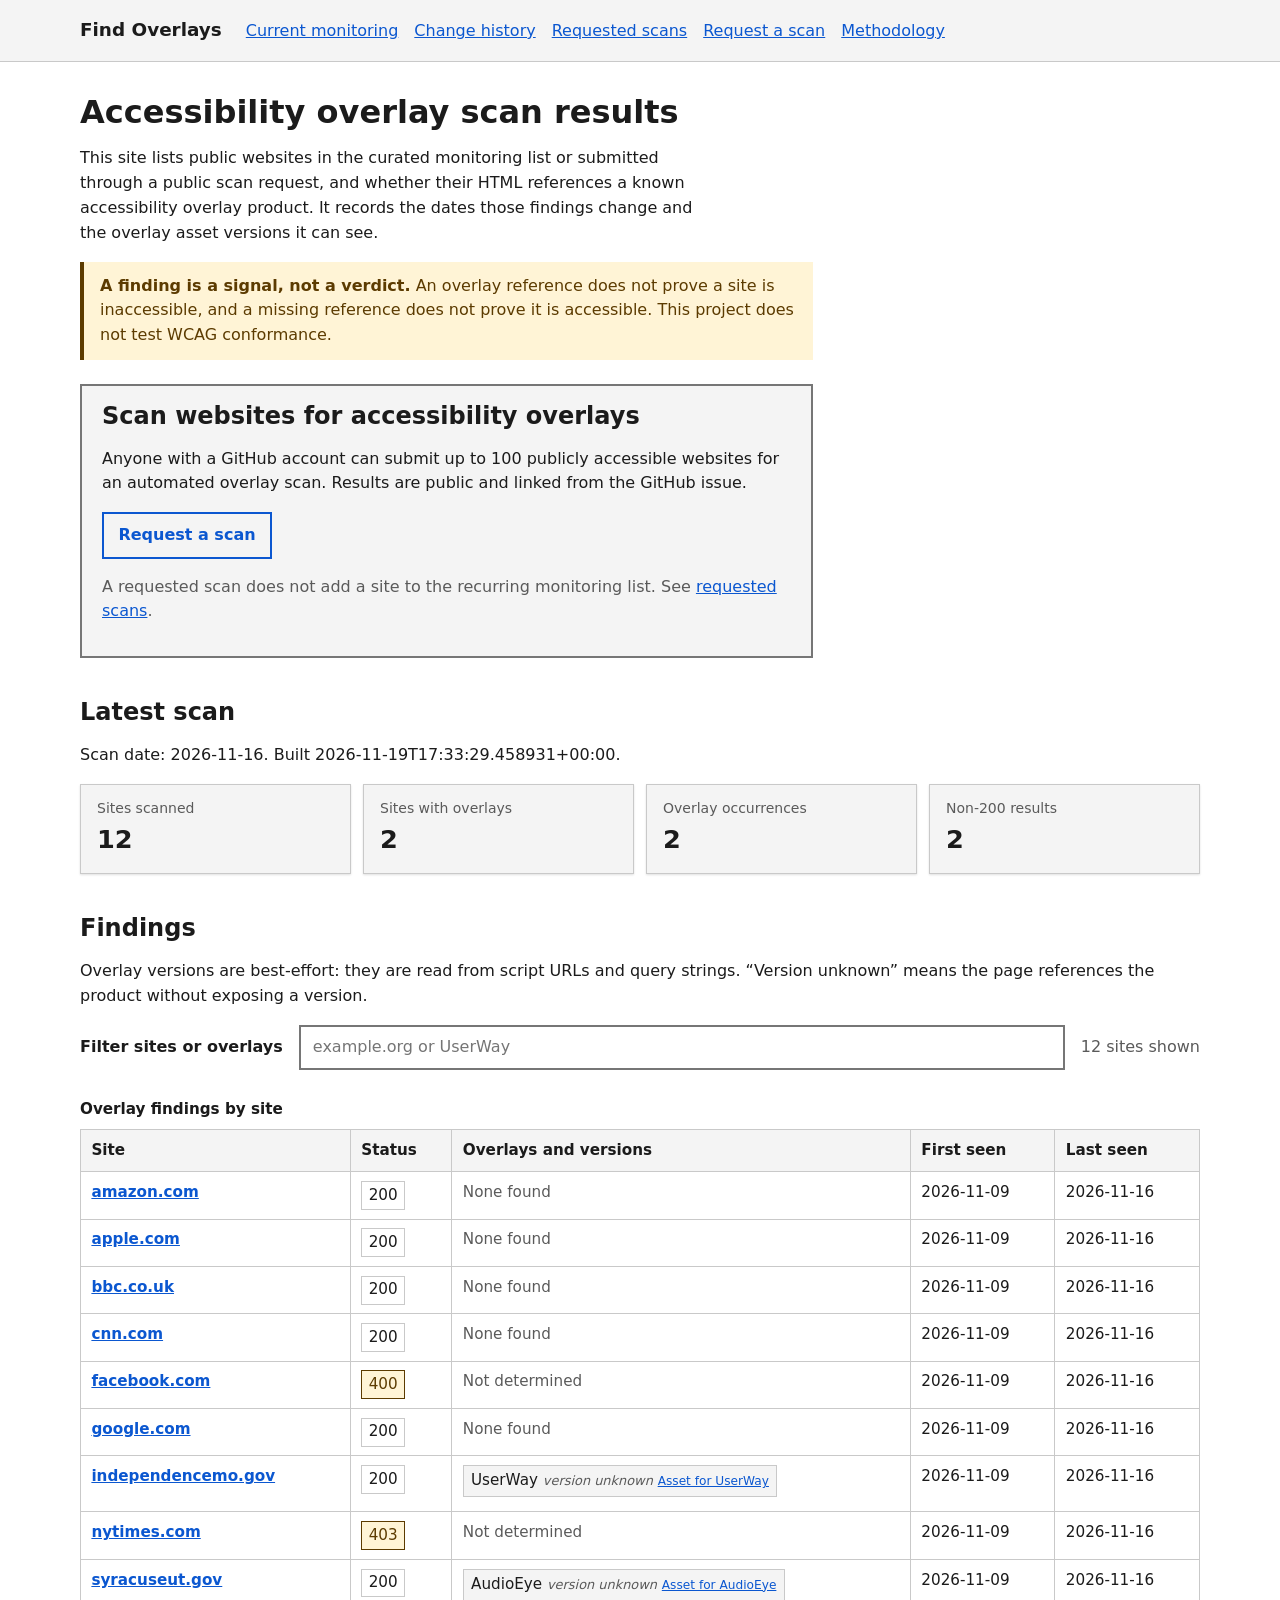
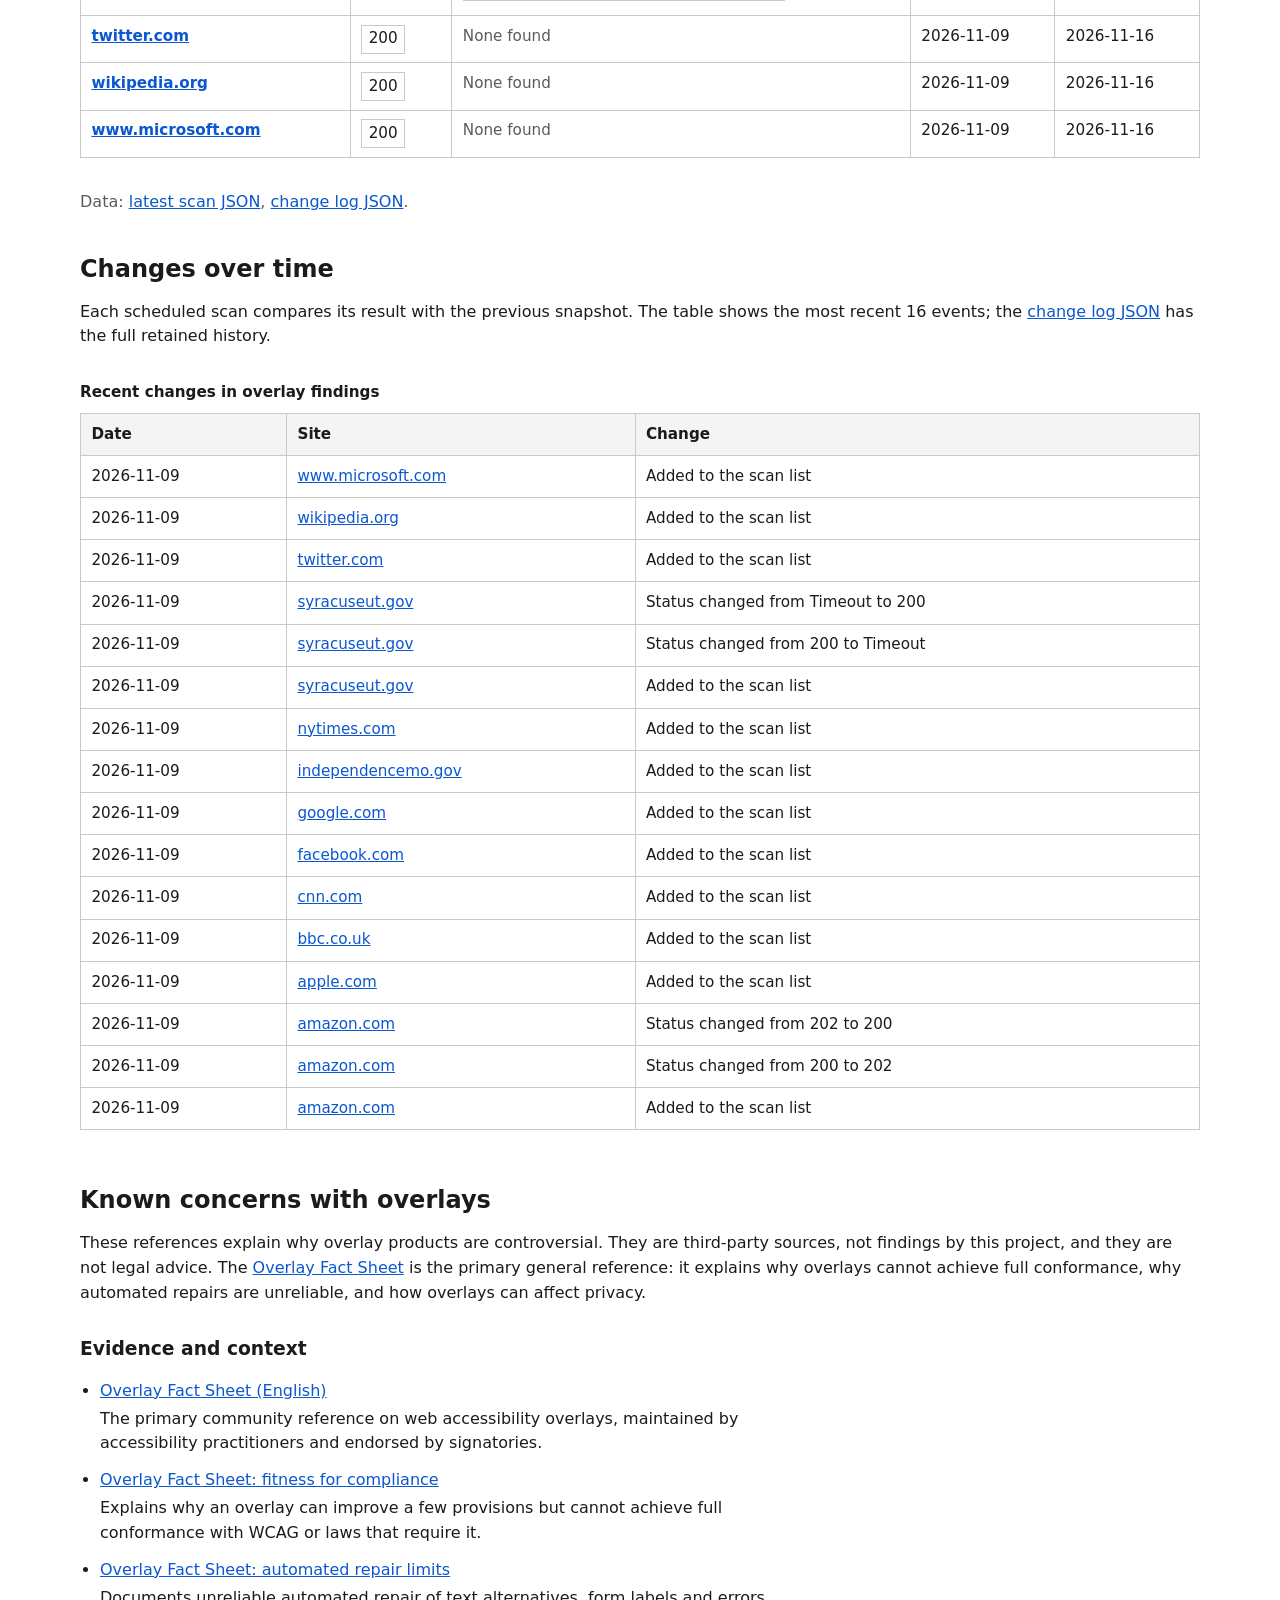
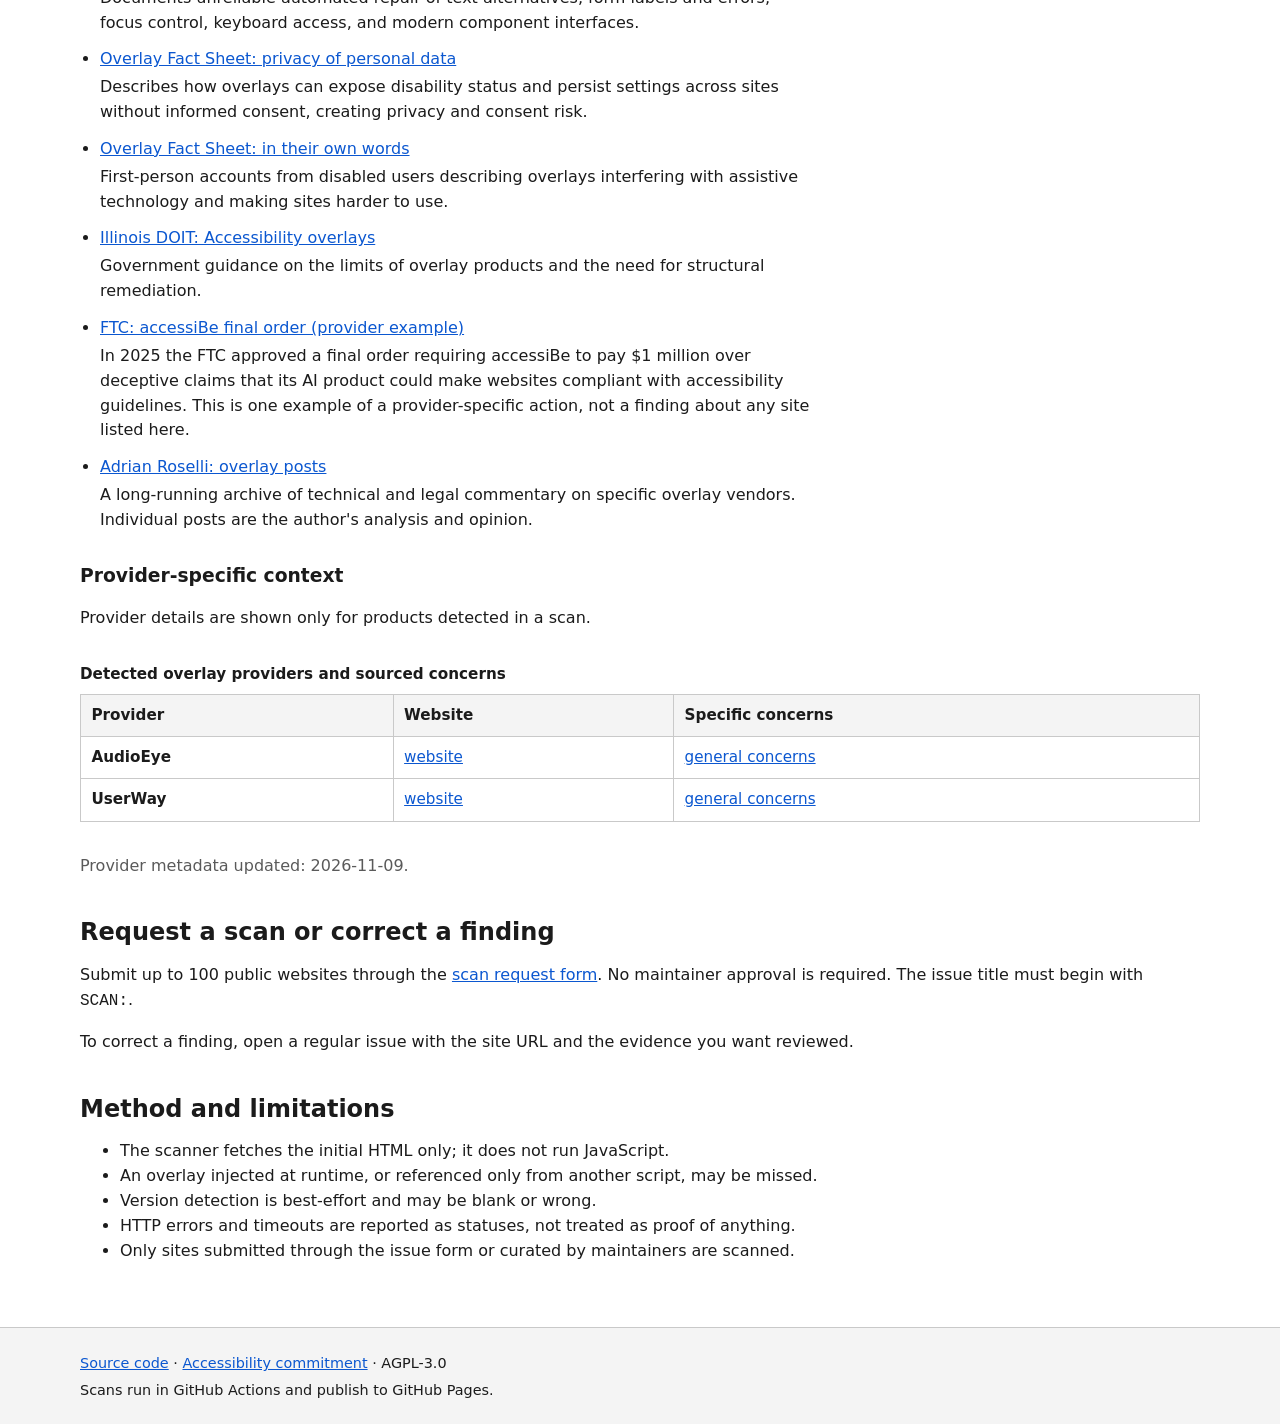
==== commit c1d40f96: "Add public issue-driven overlay scanning - Replace approval queue with SCAN: issue workflow and read" ====
--- a/site/index.html
+++ b/site/index.html
@@ -15,10 +15,11 @@
       <p class="brand">Find Overlays</p>
       <nav aria-label="Primary">
         <ul>
-          <li><a href="#findings">Findings</a></li>
-          <li><a href="#changes">Changes</a></li>
-          <li><a href="#concerns">Concerns</a></li>
-          <li><a href="#request">Request a scan</a></li>
+          <li><a href="#findings">Current monitoring</a></li>
+          <li><a href="#changes">Change history</a></li>
+          <li><a href="reports/index.html">Requested scans</a></li>
+          <li><a href="#scan-request">Request a scan</a></li>
+          <li><a href="#method-heading">Methodology</a></li>
         </ul>
       </nav>
     </div>
@@ -27,9 +28,10 @@
   <main id="main" class="wrap">
     <h1>Accessibility overlay scan results</h1>
     <p class="lede">
-      This site lists public websites that were submitted for review and whether
-      their HTML references a known accessibility overlay product. It records
-      the dates those findings change and the overlay asset versions it can see.
+      This site lists public websites in the curated monitoring list or submitted
+      through a public scan request, and whether their HTML references a known
+      accessibility overlay product. It records the dates those findings change
+      and the overlay asset versions it can see.
     </p>
     <p class="notice">
       <strong>A finding is a signal, not a verdict.</strong> An overlay reference
@@ -37,10 +39,30 @@
       prove it is accessible. This project does not test WCAG conformance.
     </p>
 
+    <section id="scan-request" class="request-callout"
+             aria-labelledby="scan-request-heading">
+      <h2 id="scan-request-heading">Scan websites for accessibility overlays</h2>
+      <p>
+        Anyone with a GitHub account can submit up to 100 publicly accessible
+        websites for an automated overlay scan. Results are public and linked
+        from the GitHub issue.
+      </p>
+      <p>
+        <a class="request-link"
+           href="https://github.com/mgifford/Find-Overlays/issues/new?template=scan-request.yml">
+          Request a scan
+        </a>
+      </p>
+      <p class="meta">
+        A requested scan does not add a site to the recurring monitoring list.
+        See <a href="reports/index.html">requested scans</a>.
+      </p>
+    </section>
+
     <section aria-labelledby="latest-heading">
       <h2 id="latest-heading">Latest scan</h2>
       <p>Scan date: <time datetime="2026-11-16">2026-11-16</time>.
-        Built <time datetime="2026-11-16T13:50:03.571655+00:00">2026-11-16T13:50:03.571655+00:00</time>.</p>
+        Built <time datetime="2026-11-19T17:33:29.458931+00:00">2026-11-19T17:33:29.458931+00:00</time>.</p>
       <ul class="stats"><li class="stat"><span class="stat-label">Sites scanned</span><strong class="stat-value">12</strong></li><li class="stat"><span class="stat-label">Sites with overlays</span><strong class="stat-value">2</strong></li><li class="stat"><span class="stat-label">Overlay occurrences</span><strong class="stat-value">2</strong></li><li class="stat"><span class="stat-label">Non-200 results</span><strong class="stat-value">2</strong></li></ul>
     </section>
 
@@ -77,11 +99,11 @@
 <tr><th scope="row"><a href="https://apple.com" rel="noopener noreferrer">apple.com</a></th><td><span class="status ok">200</span></td><td><span class="none">None found</span></td><td>2026-11-09</td><td>2026-11-16</td></tr>
 <tr><th scope="row"><a href="https://bbc.co.uk" rel="noopener noreferrer">bbc.co.uk</a></th><td><span class="status ok">200</span></td><td><span class="none">None found</span></td><td>2026-11-09</td><td>2026-11-16</td></tr>
 <tr><th scope="row"><a href="https://cnn.com" rel="noopener noreferrer">cnn.com</a></th><td><span class="status ok">200</span></td><td><span class="none">None found</span></td><td>2026-11-09</td><td>2026-11-16</td></tr>
-<tr><th scope="row"><a href="https://facebook.com" rel="noopener noreferrer">facebook.com</a></th><td><span class="status warn">400</span></td><td><span class="none">None found</span></td><td>2026-11-09</td><td>2026-11-16</td></tr>
+<tr><th scope="row"><a href="https://facebook.com" rel="noopener noreferrer">facebook.com</a></th><td><span class="status warn">400</span></td><td><span class="none">Not determined</span></td><td>2026-11-09</td><td>2026-11-16</td></tr>
 <tr><th scope="row"><a href="https://google.com" rel="noopener noreferrer">google.com</a></th><td><span class="status ok">200</span></td><td><span class="none">None found</span></td><td>2026-11-09</td><td>2026-11-16</td></tr>
-<tr><th scope="row"><a href="https://independencemo.gov" rel="noopener noreferrer">independencemo.gov</a></th><td><span class="status ok">200</span></td><td><span class="overlay">UserWay <span class="version unknown">version unknown</span> <a class="evidence" href="https://cdn.userway.org/widget.js" rel="noopener noreferrer" aria-label="Evidence for UserWay">asset</a></span></td><td>2026-11-09</td><td>2026-11-16</td></tr>
-<tr><th scope="row"><a href="https://nytimes.com" rel="noopener noreferrer">nytimes.com</a></th><td><span class="status warn">403</span></td><td><span class="none">None found</span></td><td>2026-11-09</td><td>2026-11-16</td></tr>
-<tr><th scope="row"><a href="https://syracuseut.gov" rel="noopener noreferrer">syracuseut.gov</a></th><td><span class="status ok">200</span></td><td><span class="overlay">AudioEye <span class="version unknown">version unknown</span> <a class="evidence" href="https://wsmcdn.audioeye.com/aem.js" rel="noopener noreferrer" aria-label="Evidence for AudioEye">asset</a></span></td><td>2026-11-09</td><td>2026-11-16</td></tr>
+<tr><th scope="row"><a href="https://independencemo.gov" rel="noopener noreferrer">independencemo.gov</a></th><td><span class="status ok">200</span></td><td><span class="overlay">UserWay <span class="version unknown">version unknown</span> <a class="evidence" href="https://cdn.userway.org/widget.js" rel="noopener noreferrer">Asset for UserWay</a></span></td><td>2026-11-09</td><td>2026-11-16</td></tr>
+<tr><th scope="row"><a href="https://nytimes.com" rel="noopener noreferrer">nytimes.com</a></th><td><span class="status warn">403</span></td><td><span class="none">Not determined</span></td><td>2026-11-09</td><td>2026-11-16</td></tr>
+<tr><th scope="row"><a href="https://syracuseut.gov" rel="noopener noreferrer">syracuseut.gov</a></th><td><span class="status ok">200</span></td><td><span class="overlay">AudioEye <span class="version unknown">version unknown</span> <a class="evidence" href="https://wsmcdn.audioeye.com/aem.js" rel="noopener noreferrer">Asset for AudioEye</a></span></td><td>2026-11-09</td><td>2026-11-16</td></tr>
 <tr><th scope="row"><a href="https://twitter.com" rel="noopener noreferrer">twitter.com</a></th><td><span class="status ok">200</span></td><td><span class="none">None found</span></td><td>2026-11-09</td><td>2026-11-16</td></tr>
 <tr><th scope="row"><a href="https://wikipedia.org" rel="noopener noreferrer">wikipedia.org</a></th><td><span class="status ok">200</span></td><td><span class="none">None found</span></td><td>2026-11-09</td><td>2026-11-16</td></tr>
 <tr><th scope="row"><a href="https://www.microsoft.com" rel="noopener noreferrer">www.microsoft.com</a></th><td><span class="status ok">200</span></td><td><span class="none">None found</span></td><td>2026-11-09</td><td>2026-11-16</td></tr>
@@ -181,13 +203,12 @@
     </section>
 
     <section id="request" aria-labelledby="request-heading">
-      <h2 id="request-heading">Request a review</h2>
-      <p>
-        Submit a site through the
+      <h2 id="request-heading">Request a scan or correct a finding</h2>
+      <p>
+        Submit up to 100 public websites through the
         <a href="https://github.com/mgifford/Find-Overlays/issues/new?template=scan-request.yml">scan request form</a>.
-        Requests require confirmation that you are authorised to ask for the
-        scan and that you understand the results will be public. A maintainer
-        reviews requests before they enter the scan list.
+        No maintainer approval is required. The issue title must begin with
+        <code>SCAN:</code>.
       </p>
       <p>
         To correct a finding, open a regular issue with the site URL and the
--- a/site/styles.css
+++ b/site/styles.css
@@ -4,6 +4,7 @@
   --fg: #1b1b1b;
   --muted: #5a5a5a;
   --line: #c9c9c9;
+  --control-border: #767676;
   --panel: #f4f4f4;
   --link: #0b57d0;
   --focus: #b0006d;
@@ -18,6 +19,7 @@
     --fg: #f1f1f1;
     --muted: #c2c2c2;
     --line: #5a5a5a;
+    --control-border: #8a8a8a;
     --panel: #1e1e1e;
     --link: #9ec1ff;
     --focus: #ff8ac4;
@@ -111,6 +113,26 @@
   padding: 0.75rem 1rem;
 }
 
+.request-callout {
+  max-width: 72ch;
+  margin-block: 1.5rem;
+  border: 2px solid var(--control-border);
+  background: var(--panel);
+  padding: 1rem 1.25rem;
+}
+
+.request-callout h2 { margin-block-start: 0; }
+
+.request-link {
+  display: inline-block;
+  border: 2px solid currentColor;
+  padding: 0.55rem 0.9rem;
+  font-weight: 700;
+  text-decoration: none;
+}
+
+.request-link:hover { text-decoration: underline; }
+
 .stats {
   display: grid;
   grid-template-columns: repeat(auto-fit, minmax(min(10rem, 100%), 1fr));
@@ -152,7 +174,7 @@
   flex: 1 1 18rem;
   min-height: 2.75rem;
   padding: 0.5rem 0.75rem;
-  border: 2px solid var(--line);
+  border: 2px solid var(--control-border);
   background: var(--bg);
   color: var(--fg);
   font: inherit;
@@ -252,4 +274,6 @@
   .site-header nav, .filter, .skip-link, .site-footer { display: none; }
   a[href^="http"]::after { content: " (" attr(href) ")"; font-size: 0.8em; }
   body { background: #fff; color: #000; }
-}
+  table { min-width: 0; font-size: 9pt; }
+  .table-wrap { overflow: visible; }
+}
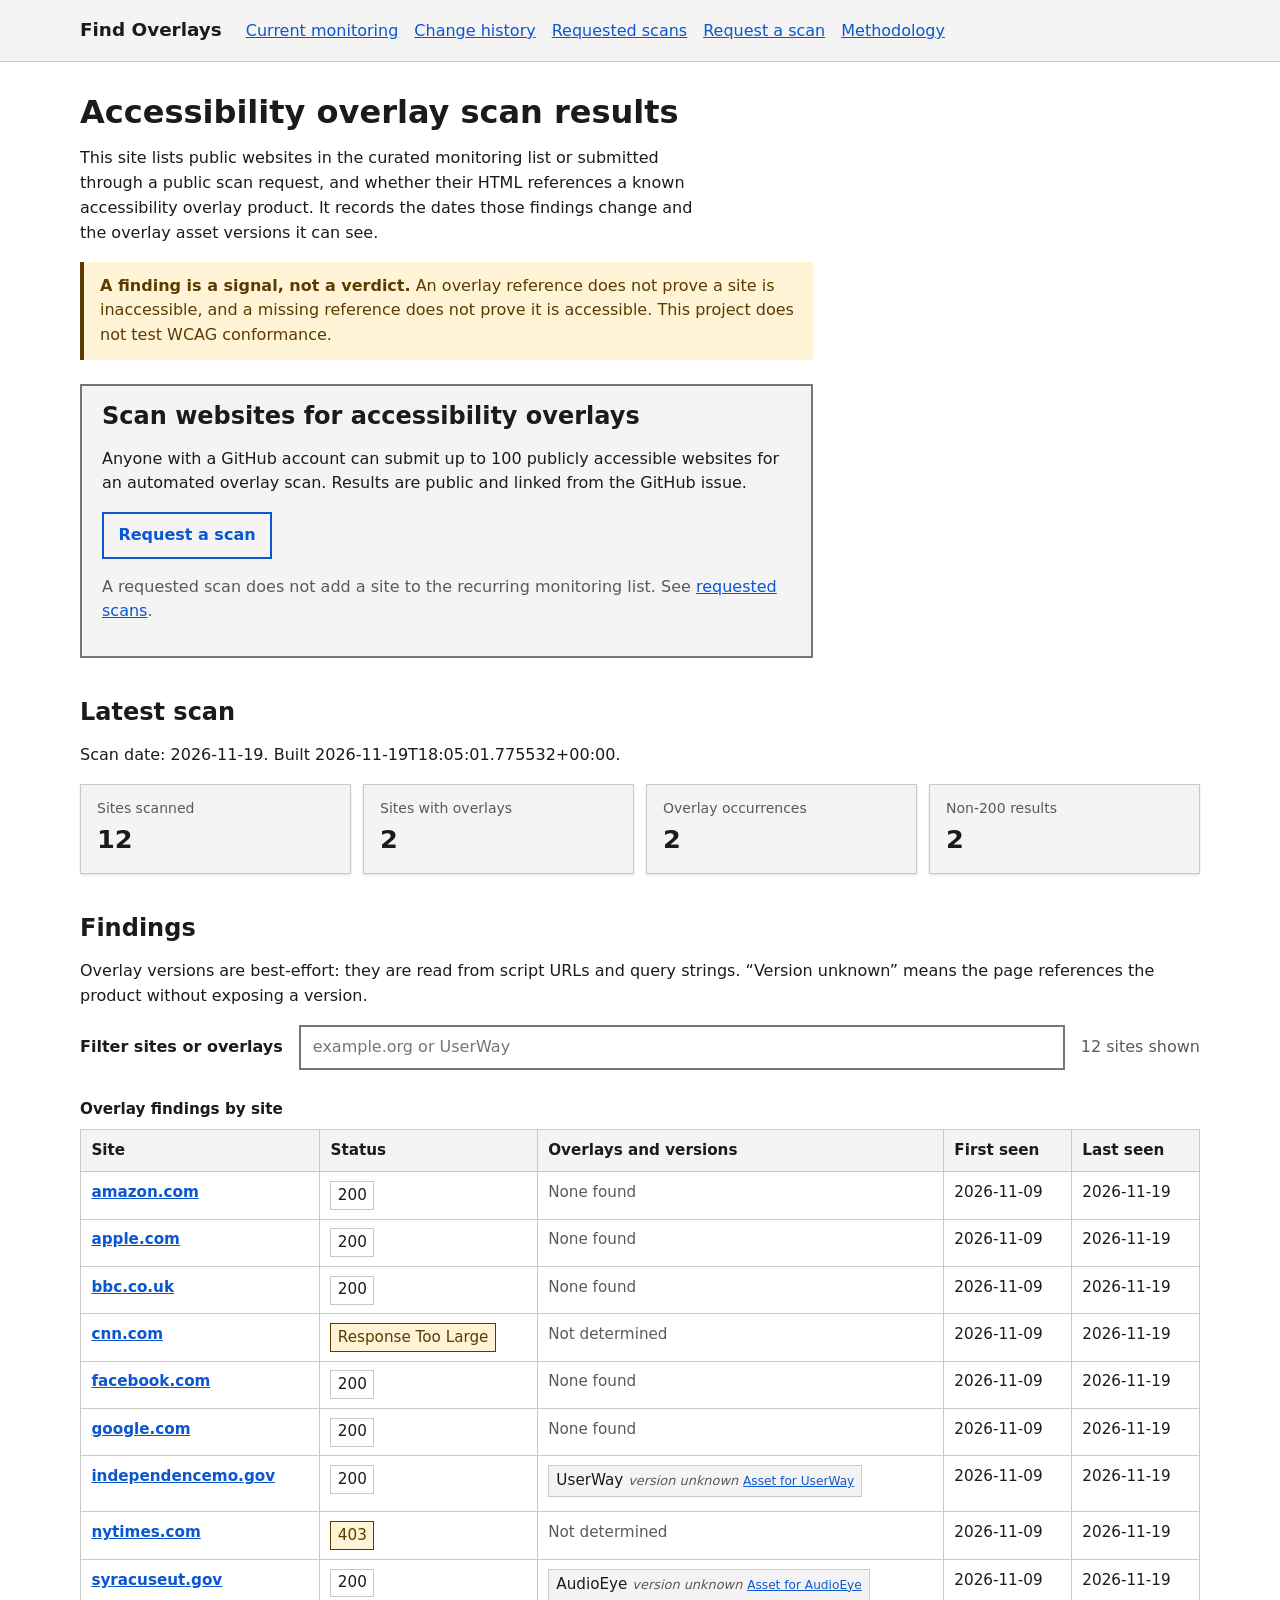
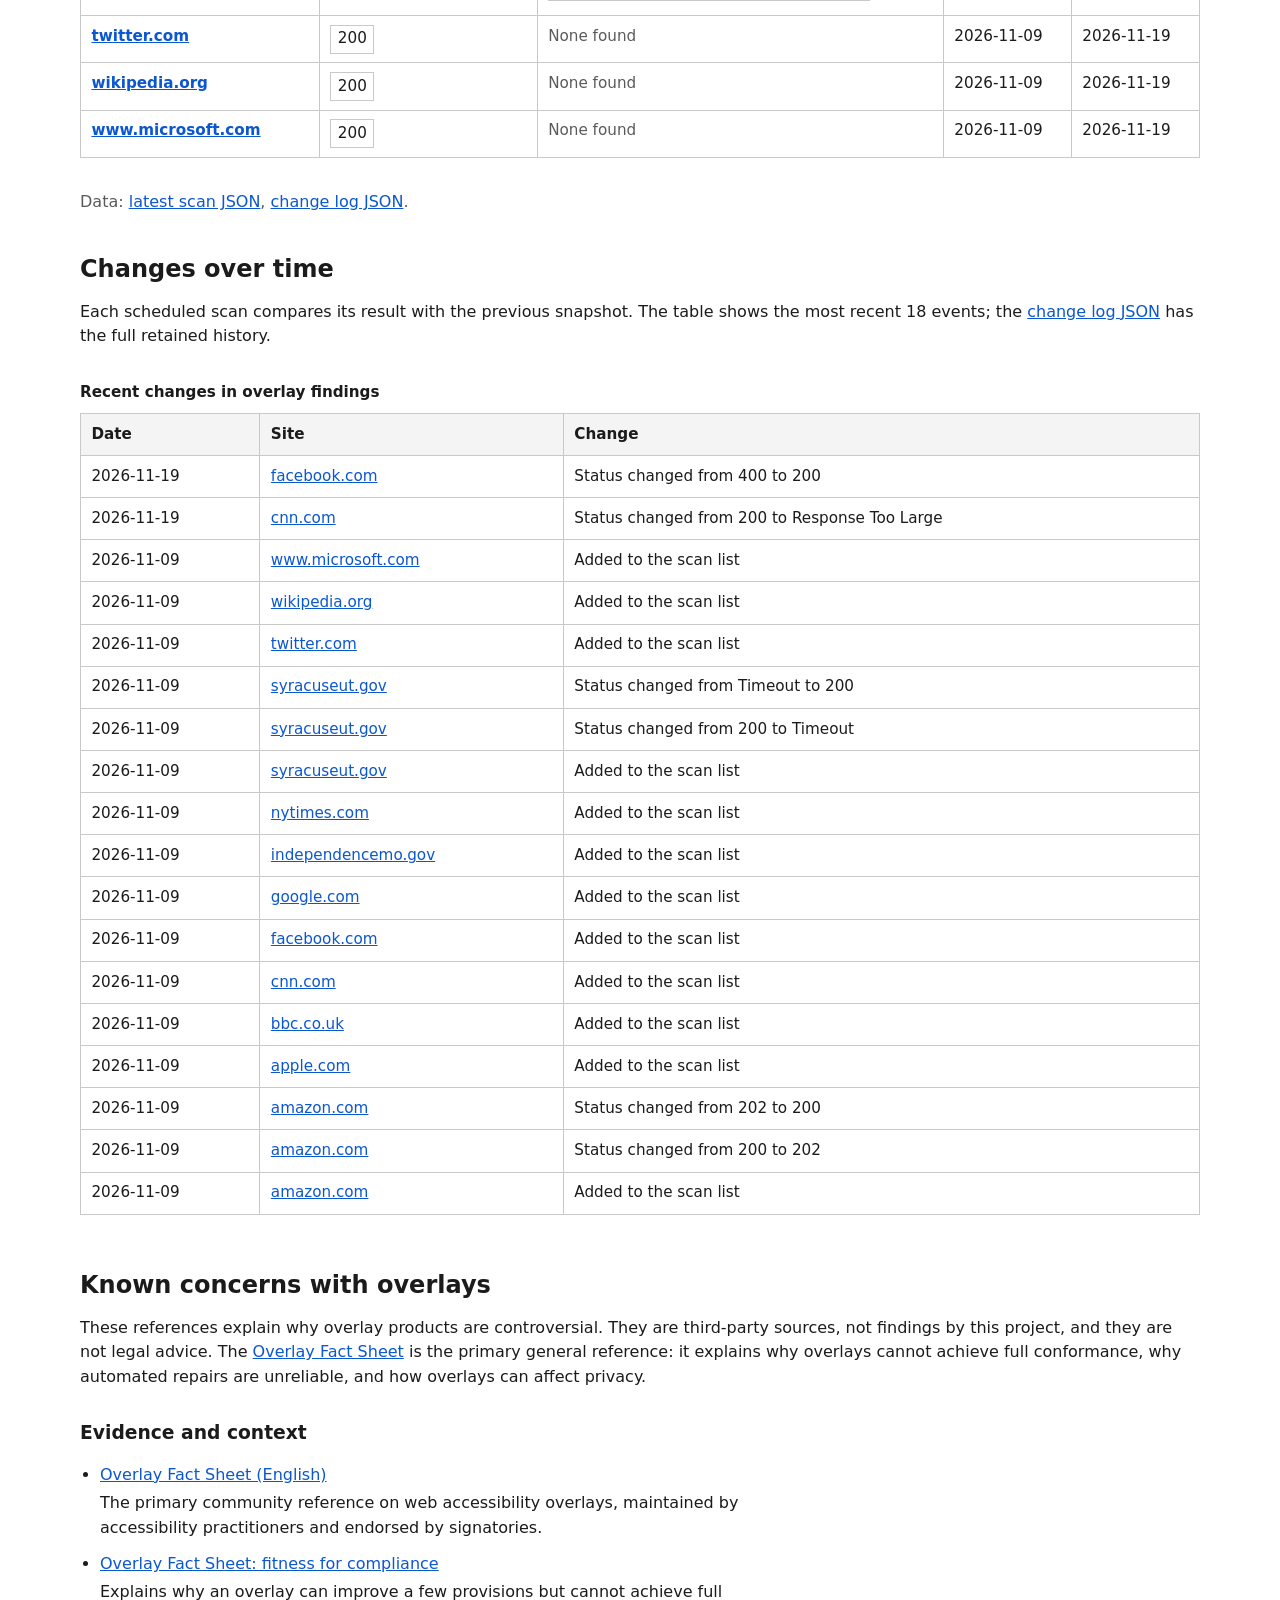
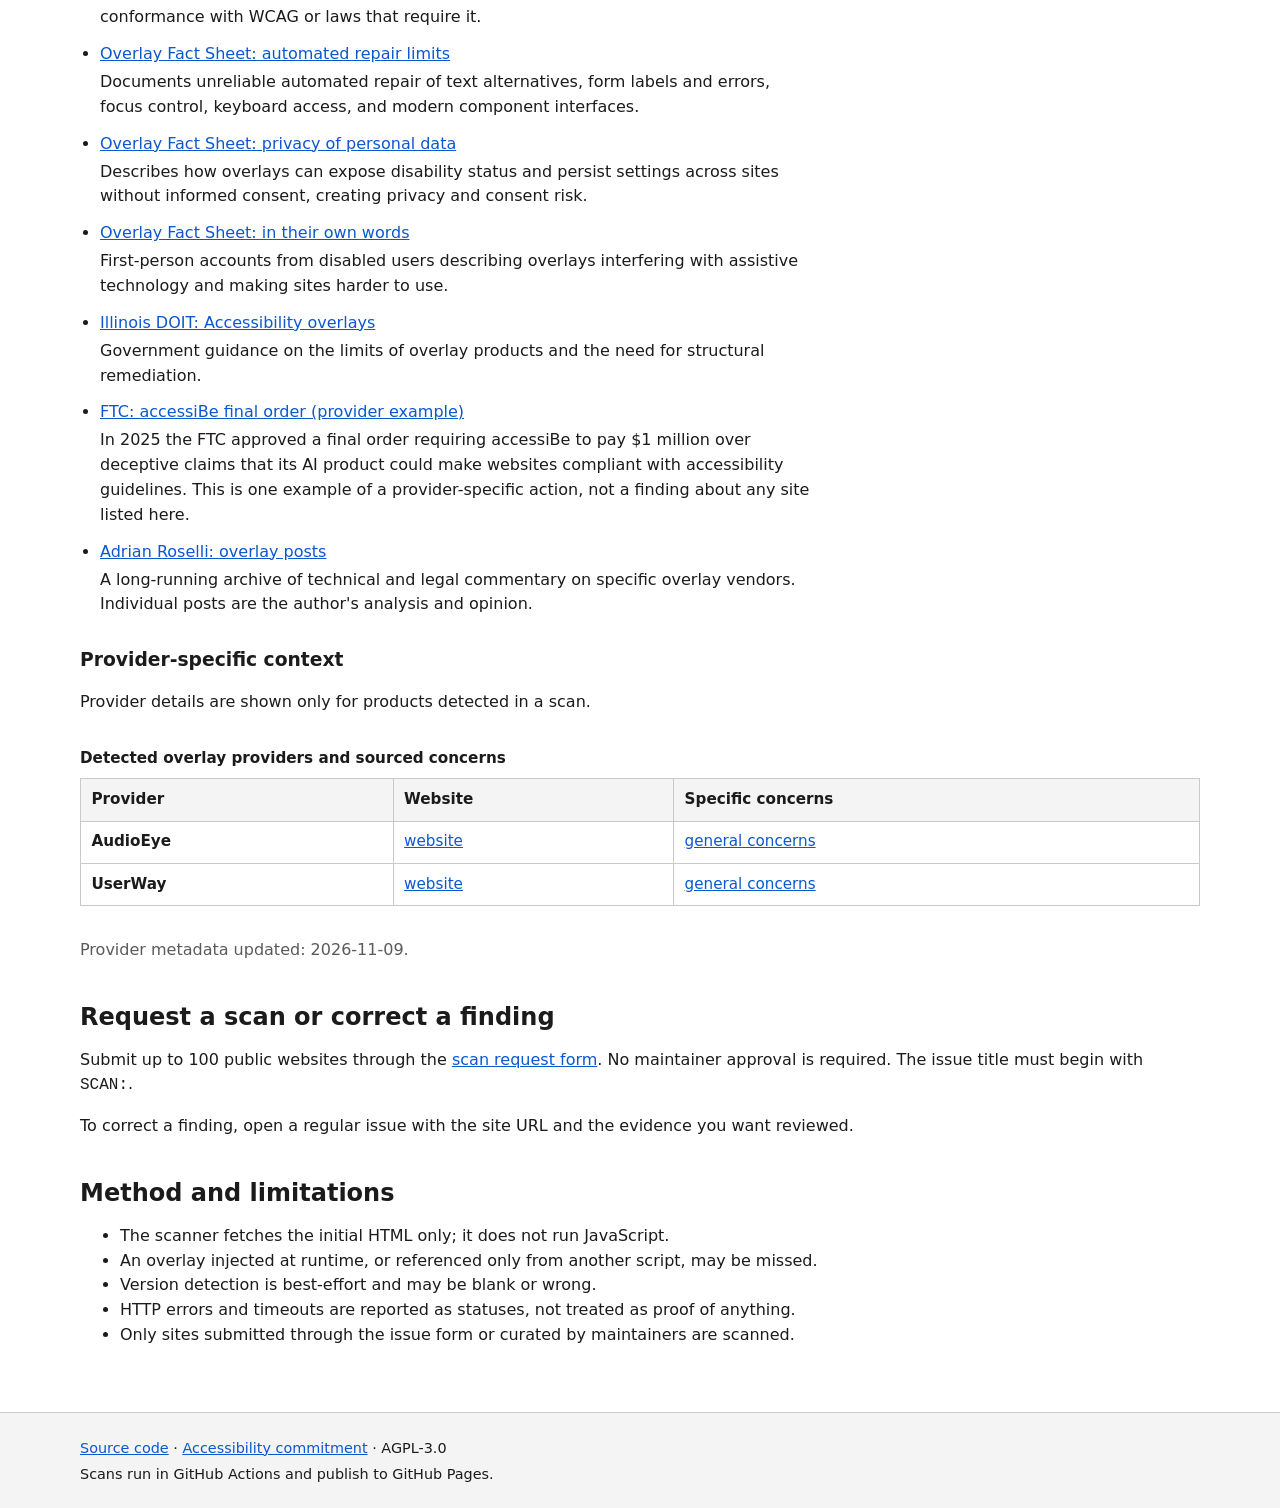
==== commit 40646b41: "Update scan results [skip ci]" ====
--- a/site/index.html
+++ b/site/index.html
@@ -61,8 +61,8 @@
 
     <section aria-labelledby="latest-heading">
       <h2 id="latest-heading">Latest scan</h2>
-      <p>Scan date: <time datetime="2026-11-16">2026-11-16</time>.
-        Built <time datetime="2026-11-19T17:33:29.458931+00:00">2026-11-19T17:33:29.458931+00:00</time>.</p>
+      <p>Scan date: <time datetime="2026-11-19">2026-11-19</time>.
+        Built <time datetime="2026-11-19T18:05:01.775532+00:00">2026-11-19T18:05:01.775532+00:00</time>.</p>
       <ul class="stats"><li class="stat"><span class="stat-label">Sites scanned</span><strong class="stat-value">12</strong></li><li class="stat"><span class="stat-label">Sites with overlays</span><strong class="stat-value">2</strong></li><li class="stat"><span class="stat-label">Overlay occurrences</span><strong class="stat-value">2</strong></li><li class="stat"><span class="stat-label">Non-200 results</span><strong class="stat-value">2</strong></li></ul>
     </section>
 
@@ -95,18 +95,18 @@
             </tr>
           </thead>
           <tbody id="findings-body">
-            <tr><th scope="row"><a href="https://amazon.com" rel="noopener noreferrer">amazon.com</a></th><td><span class="status ok">200</span></td><td><span class="none">None found</span></td><td>2026-11-09</td><td>2026-11-16</td></tr>
-<tr><th scope="row"><a href="https://apple.com" rel="noopener noreferrer">apple.com</a></th><td><span class="status ok">200</span></td><td><span class="none">None found</span></td><td>2026-11-09</td><td>2026-11-16</td></tr>
-<tr><th scope="row"><a href="https://bbc.co.uk" rel="noopener noreferrer">bbc.co.uk</a></th><td><span class="status ok">200</span></td><td><span class="none">None found</span></td><td>2026-11-09</td><td>2026-11-16</td></tr>
-<tr><th scope="row"><a href="https://cnn.com" rel="noopener noreferrer">cnn.com</a></th><td><span class="status ok">200</span></td><td><span class="none">None found</span></td><td>2026-11-09</td><td>2026-11-16</td></tr>
-<tr><th scope="row"><a href="https://facebook.com" rel="noopener noreferrer">facebook.com</a></th><td><span class="status warn">400</span></td><td><span class="none">Not determined</span></td><td>2026-11-09</td><td>2026-11-16</td></tr>
-<tr><th scope="row"><a href="https://google.com" rel="noopener noreferrer">google.com</a></th><td><span class="status ok">200</span></td><td><span class="none">None found</span></td><td>2026-11-09</td><td>2026-11-16</td></tr>
-<tr><th scope="row"><a href="https://independencemo.gov" rel="noopener noreferrer">independencemo.gov</a></th><td><span class="status ok">200</span></td><td><span class="overlay">UserWay <span class="version unknown">version unknown</span> <a class="evidence" href="https://cdn.userway.org/widget.js" rel="noopener noreferrer">Asset for UserWay</a></span></td><td>2026-11-09</td><td>2026-11-16</td></tr>
-<tr><th scope="row"><a href="https://nytimes.com" rel="noopener noreferrer">nytimes.com</a></th><td><span class="status warn">403</span></td><td><span class="none">Not determined</span></td><td>2026-11-09</td><td>2026-11-16</td></tr>
-<tr><th scope="row"><a href="https://syracuseut.gov" rel="noopener noreferrer">syracuseut.gov</a></th><td><span class="status ok">200</span></td><td><span class="overlay">AudioEye <span class="version unknown">version unknown</span> <a class="evidence" href="https://wsmcdn.audioeye.com/aem.js" rel="noopener noreferrer">Asset for AudioEye</a></span></td><td>2026-11-09</td><td>2026-11-16</td></tr>
-<tr><th scope="row"><a href="https://twitter.com" rel="noopener noreferrer">twitter.com</a></th><td><span class="status ok">200</span></td><td><span class="none">None found</span></td><td>2026-11-09</td><td>2026-11-16</td></tr>
-<tr><th scope="row"><a href="https://wikipedia.org" rel="noopener noreferrer">wikipedia.org</a></th><td><span class="status ok">200</span></td><td><span class="none">None found</span></td><td>2026-11-09</td><td>2026-11-16</td></tr>
-<tr><th scope="row"><a href="https://www.microsoft.com" rel="noopener noreferrer">www.microsoft.com</a></th><td><span class="status ok">200</span></td><td><span class="none">None found</span></td><td>2026-11-09</td><td>2026-11-16</td></tr>
+            <tr><th scope="row"><a href="https://amazon.com" rel="noopener noreferrer">amazon.com</a></th><td><span class="status ok">200</span></td><td><span class="none">None found</span></td><td>2026-11-09</td><td>2026-11-19</td></tr>
+<tr><th scope="row"><a href="https://apple.com" rel="noopener noreferrer">apple.com</a></th><td><span class="status ok">200</span></td><td><span class="none">None found</span></td><td>2026-11-09</td><td>2026-11-19</td></tr>
+<tr><th scope="row"><a href="https://bbc.co.uk" rel="noopener noreferrer">bbc.co.uk</a></th><td><span class="status ok">200</span></td><td><span class="none">None found</span></td><td>2026-11-09</td><td>2026-11-19</td></tr>
+<tr><th scope="row"><a href="https://cnn.com" rel="noopener noreferrer">cnn.com</a></th><td><span class="status warn">Response Too Large</span></td><td><span class="none">Not determined</span></td><td>2026-11-09</td><td>2026-11-19</td></tr>
+<tr><th scope="row"><a href="https://facebook.com" rel="noopener noreferrer">facebook.com</a></th><td><span class="status ok">200</span></td><td><span class="none">None found</span></td><td>2026-11-09</td><td>2026-11-19</td></tr>
+<tr><th scope="row"><a href="https://google.com" rel="noopener noreferrer">google.com</a></th><td><span class="status ok">200</span></td><td><span class="none">None found</span></td><td>2026-11-09</td><td>2026-11-19</td></tr>
+<tr><th scope="row"><a href="https://independencemo.gov" rel="noopener noreferrer">independencemo.gov</a></th><td><span class="status ok">200</span></td><td><span class="overlay">UserWay <span class="version unknown">version unknown</span> <a class="evidence" href="https://cdn.userway.org/widget.js" rel="noopener noreferrer">Asset for UserWay</a></span></td><td>2026-11-09</td><td>2026-11-19</td></tr>
+<tr><th scope="row"><a href="https://nytimes.com" rel="noopener noreferrer">nytimes.com</a></th><td><span class="status warn">403</span></td><td><span class="none">Not determined</span></td><td>2026-11-09</td><td>2026-11-19</td></tr>
+<tr><th scope="row"><a href="https://syracuseut.gov" rel="noopener noreferrer">syracuseut.gov</a></th><td><span class="status ok">200</span></td><td><span class="overlay">AudioEye <span class="version unknown">version unknown</span> <a class="evidence" href="https://wsmcdn.audioeye.com/aem.js" rel="noopener noreferrer">Asset for AudioEye</a></span></td><td>2026-11-09</td><td>2026-11-19</td></tr>
+<tr><th scope="row"><a href="https://twitter.com" rel="noopener noreferrer">twitter.com</a></th><td><span class="status ok">200</span></td><td><span class="none">None found</span></td><td>2026-11-09</td><td>2026-11-19</td></tr>
+<tr><th scope="row"><a href="https://wikipedia.org" rel="noopener noreferrer">wikipedia.org</a></th><td><span class="status ok">200</span></td><td><span class="none">None found</span></td><td>2026-11-09</td><td>2026-11-19</td></tr>
+<tr><th scope="row"><a href="https://www.microsoft.com" rel="noopener noreferrer">www.microsoft.com</a></th><td><span class="status ok">200</span></td><td><span class="none">None found</span></td><td>2026-11-09</td><td>2026-11-19</td></tr>
           </tbody>
         </table>
       </div>
@@ -121,7 +121,7 @@
       <h2 id="changes-heading">Changes over time</h2>
       <p>
         Each scheduled scan compares its result with the previous snapshot.
-        The table shows the most recent 16 events; the
+        The table shows the most recent 18 events; the
         <a href="data/changes.json">change log JSON</a> has the full retained
         history.
       </p>
@@ -137,7 +137,9 @@
             </tr>
           </thead>
           <tbody>
-            <tr><td>2026-11-09</td><td><a href="https://www.microsoft.com" rel="noopener noreferrer">www.microsoft.com</a></td><td>Added to the scan list</td></tr>
+            <tr><td>2026-11-19</td><td><a href="https://facebook.com" rel="noopener noreferrer">facebook.com</a></td><td>Status changed from 400 to 200</td></tr>
+<tr><td>2026-11-19</td><td><a href="https://cnn.com" rel="noopener noreferrer">cnn.com</a></td><td>Status changed from 200 to Response Too Large</td></tr>
+<tr><td>2026-11-09</td><td><a href="https://www.microsoft.com" rel="noopener noreferrer">www.microsoft.com</a></td><td>Added to the scan list</td></tr>
 <tr><td>2026-11-09</td><td><a href="https://wikipedia.org" rel="noopener noreferrer">wikipedia.org</a></td><td>Added to the scan list</td></tr>
 <tr><td>2026-11-09</td><td><a href="https://twitter.com" rel="noopener noreferrer">twitter.com</a></td><td>Added to the scan list</td></tr>
 <tr><td>2026-11-09</td><td><a href="https://syracuseut.gov" rel="noopener noreferrer">syracuseut.gov</a></td><td>Status changed from Timeout to 200</td></tr>
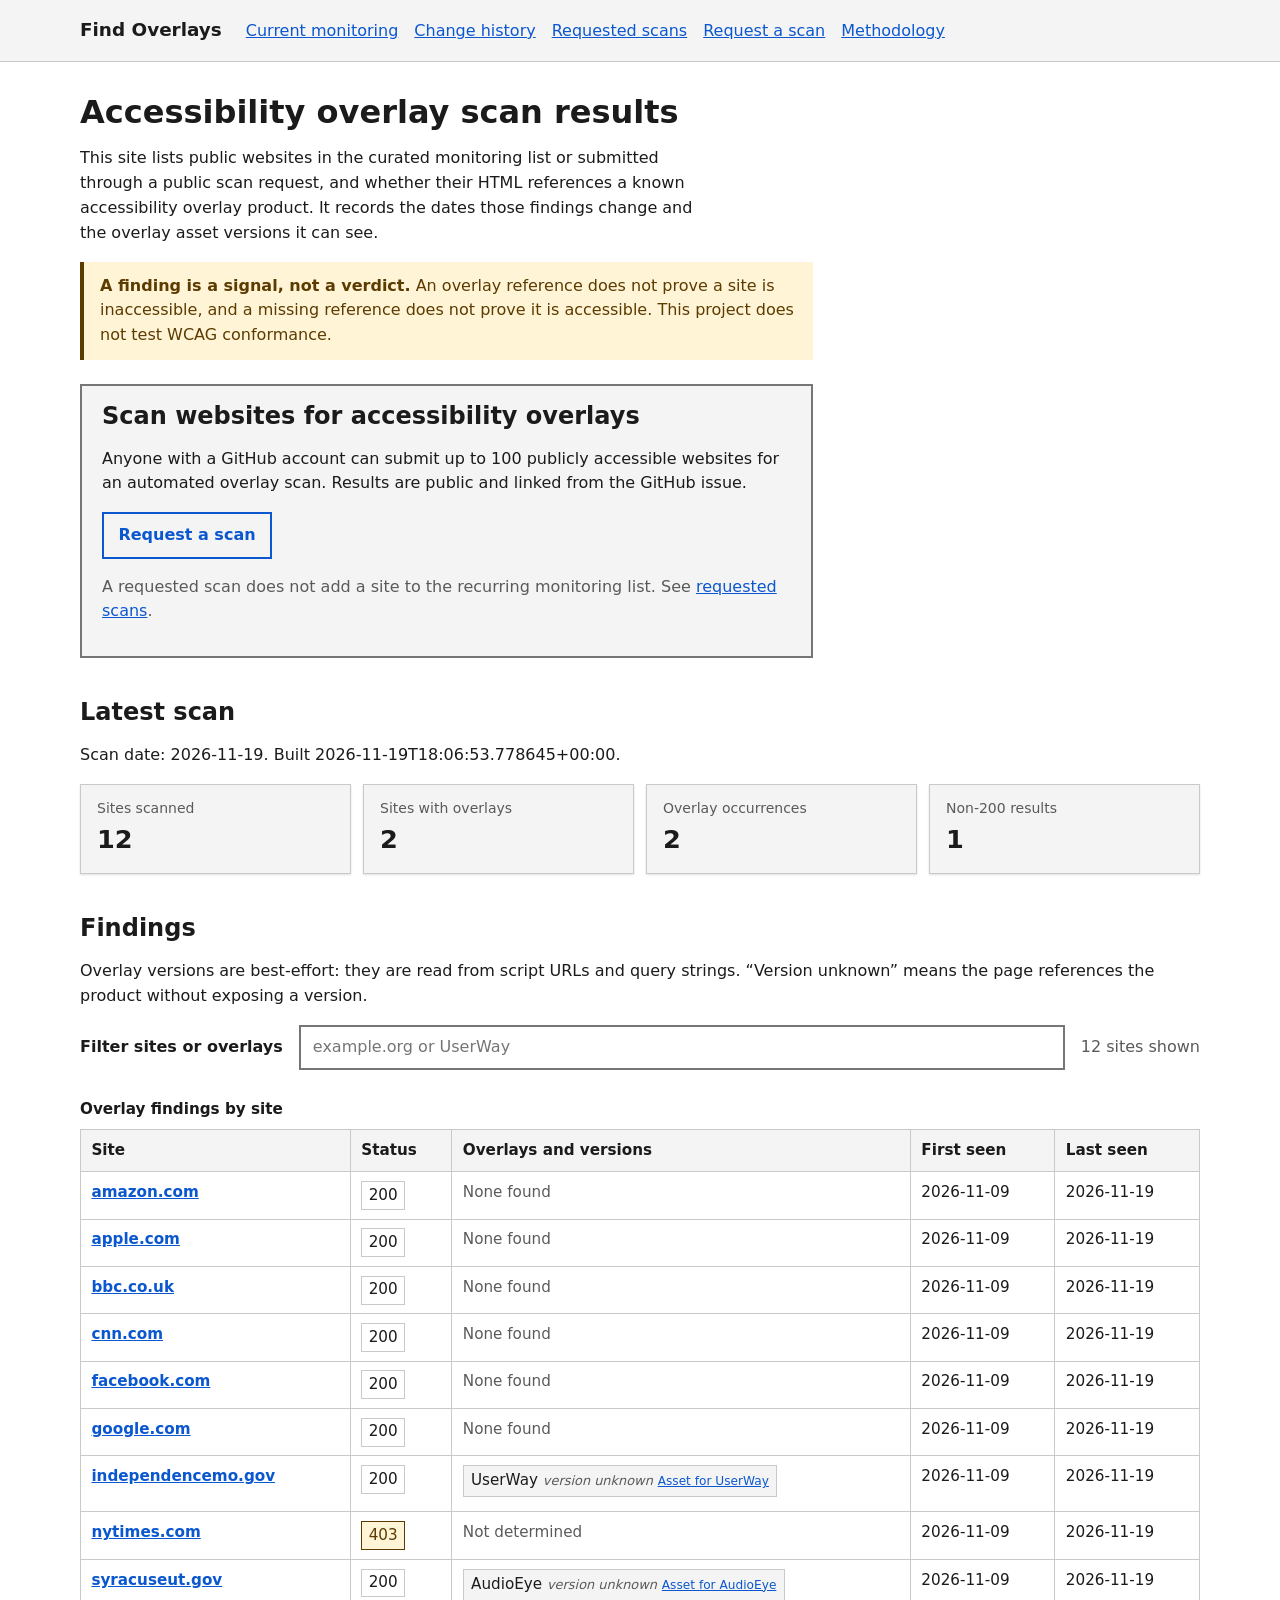
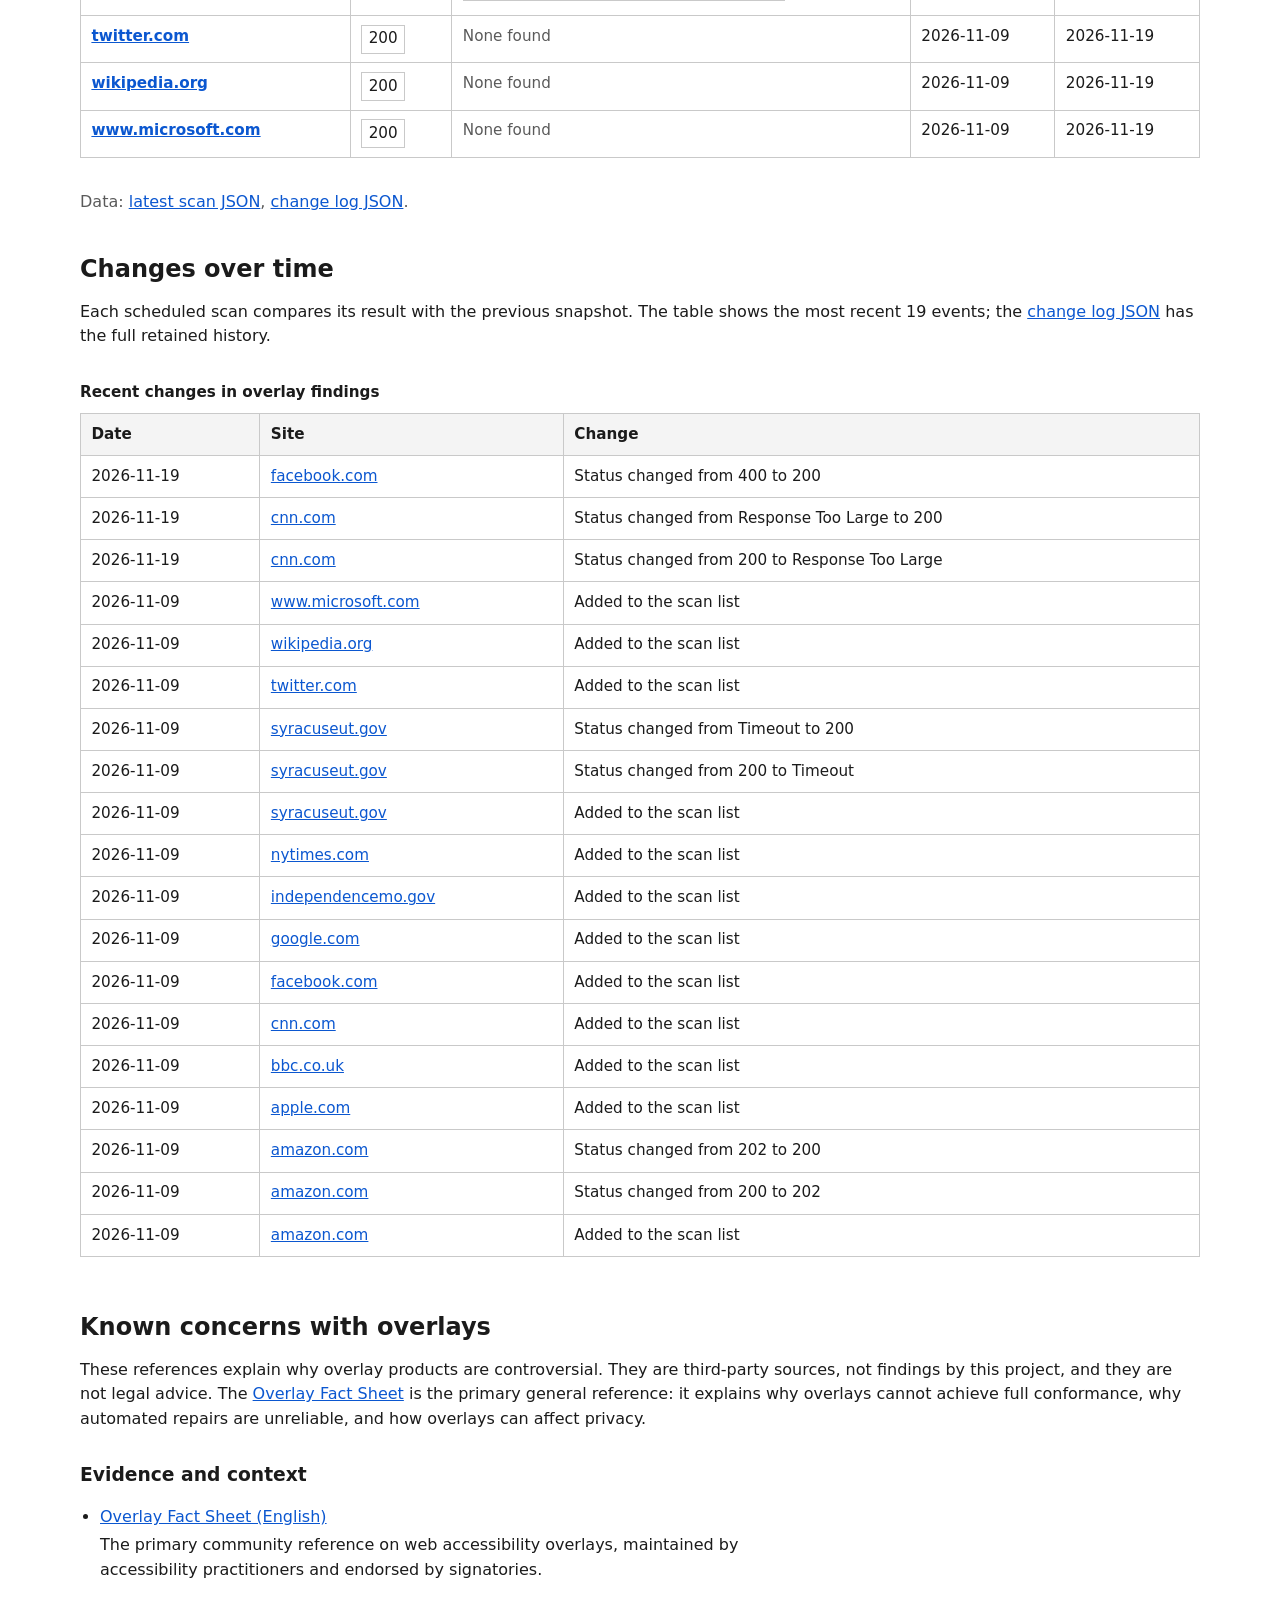
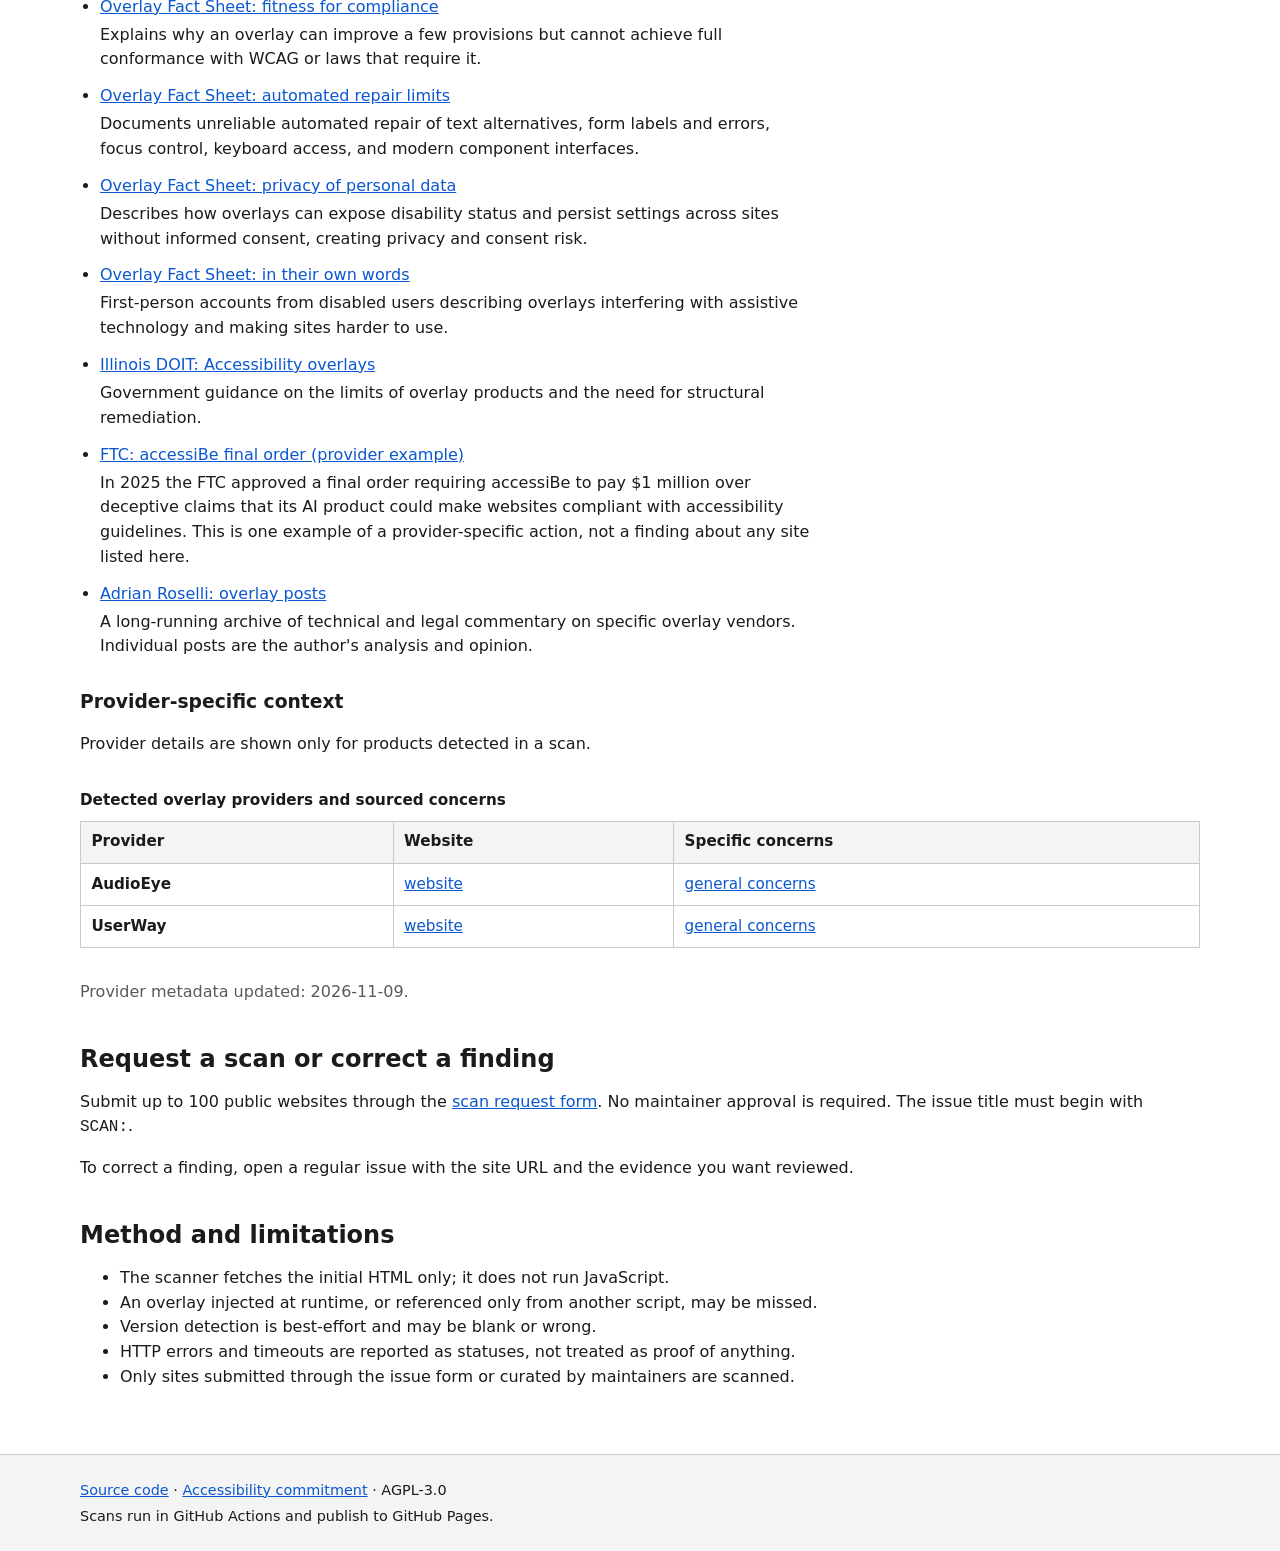
==== commit 1579a808: "Update scan results [skip ci]" ====
--- a/site/index.html
+++ b/site/index.html
@@ -62,8 +62,8 @@
     <section aria-labelledby="latest-heading">
       <h2 id="latest-heading">Latest scan</h2>
       <p>Scan date: <time datetime="2026-11-19">2026-11-19</time>.
-        Built <time datetime="2026-11-19T18:05:01.775532+00:00">2026-11-19T18:05:01.775532+00:00</time>.</p>
-      <ul class="stats"><li class="stat"><span class="stat-label">Sites scanned</span><strong class="stat-value">12</strong></li><li class="stat"><span class="stat-label">Sites with overlays</span><strong class="stat-value">2</strong></li><li class="stat"><span class="stat-label">Overlay occurrences</span><strong class="stat-value">2</strong></li><li class="stat"><span class="stat-label">Non-200 results</span><strong class="stat-value">2</strong></li></ul>
+        Built <time datetime="2026-11-19T18:06:53.778645+00:00">2026-11-19T18:06:53.778645+00:00</time>.</p>
+      <ul class="stats"><li class="stat"><span class="stat-label">Sites scanned</span><strong class="stat-value">12</strong></li><li class="stat"><span class="stat-label">Sites with overlays</span><strong class="stat-value">2</strong></li><li class="stat"><span class="stat-label">Overlay occurrences</span><strong class="stat-value">2</strong></li><li class="stat"><span class="stat-label">Non-200 results</span><strong class="stat-value">1</strong></li></ul>
     </section>
 
     <section id="findings" aria-labelledby="findings-heading">
@@ -98,7 +98,7 @@
             <tr><th scope="row"><a href="https://amazon.com" rel="noopener noreferrer">amazon.com</a></th><td><span class="status ok">200</span></td><td><span class="none">None found</span></td><td>2026-11-09</td><td>2026-11-19</td></tr>
 <tr><th scope="row"><a href="https://apple.com" rel="noopener noreferrer">apple.com</a></th><td><span class="status ok">200</span></td><td><span class="none">None found</span></td><td>2026-11-09</td><td>2026-11-19</td></tr>
 <tr><th scope="row"><a href="https://bbc.co.uk" rel="noopener noreferrer">bbc.co.uk</a></th><td><span class="status ok">200</span></td><td><span class="none">None found</span></td><td>2026-11-09</td><td>2026-11-19</td></tr>
-<tr><th scope="row"><a href="https://cnn.com" rel="noopener noreferrer">cnn.com</a></th><td><span class="status warn">Response Too Large</span></td><td><span class="none">Not determined</span></td><td>2026-11-09</td><td>2026-11-19</td></tr>
+<tr><th scope="row"><a href="https://cnn.com" rel="noopener noreferrer">cnn.com</a></th><td><span class="status ok">200</span></td><td><span class="none">None found</span></td><td>2026-11-09</td><td>2026-11-19</td></tr>
 <tr><th scope="row"><a href="https://facebook.com" rel="noopener noreferrer">facebook.com</a></th><td><span class="status ok">200</span></td><td><span class="none">None found</span></td><td>2026-11-09</td><td>2026-11-19</td></tr>
 <tr><th scope="row"><a href="https://google.com" rel="noopener noreferrer">google.com</a></th><td><span class="status ok">200</span></td><td><span class="none">None found</span></td><td>2026-11-09</td><td>2026-11-19</td></tr>
 <tr><th scope="row"><a href="https://independencemo.gov" rel="noopener noreferrer">independencemo.gov</a></th><td><span class="status ok">200</span></td><td><span class="overlay">UserWay <span class="version unknown">version unknown</span> <a class="evidence" href="https://cdn.userway.org/widget.js" rel="noopener noreferrer">Asset for UserWay</a></span></td><td>2026-11-09</td><td>2026-11-19</td></tr>
@@ -121,7 +121,7 @@
       <h2 id="changes-heading">Changes over time</h2>
       <p>
         Each scheduled scan compares its result with the previous snapshot.
-        The table shows the most recent 18 events; the
+        The table shows the most recent 19 events; the
         <a href="data/changes.json">change log JSON</a> has the full retained
         history.
       </p>
@@ -138,6 +138,7 @@
           </thead>
           <tbody>
             <tr><td>2026-11-19</td><td><a href="https://facebook.com" rel="noopener noreferrer">facebook.com</a></td><td>Status changed from 400 to 200</td></tr>
+<tr><td>2026-11-19</td><td><a href="https://cnn.com" rel="noopener noreferrer">cnn.com</a></td><td>Status changed from Response Too Large to 200</td></tr>
 <tr><td>2026-11-19</td><td><a href="https://cnn.com" rel="noopener noreferrer">cnn.com</a></td><td>Status changed from 200 to Response Too Large</td></tr>
 <tr><td>2026-11-09</td><td><a href="https://www.microsoft.com" rel="noopener noreferrer">www.microsoft.com</a></td><td>Added to the scan list</td></tr>
 <tr><td>2026-11-09</td><td><a href="https://wikipedia.org" rel="noopener noreferrer">wikipedia.org</a></td><td>Added to the scan list</td></tr>
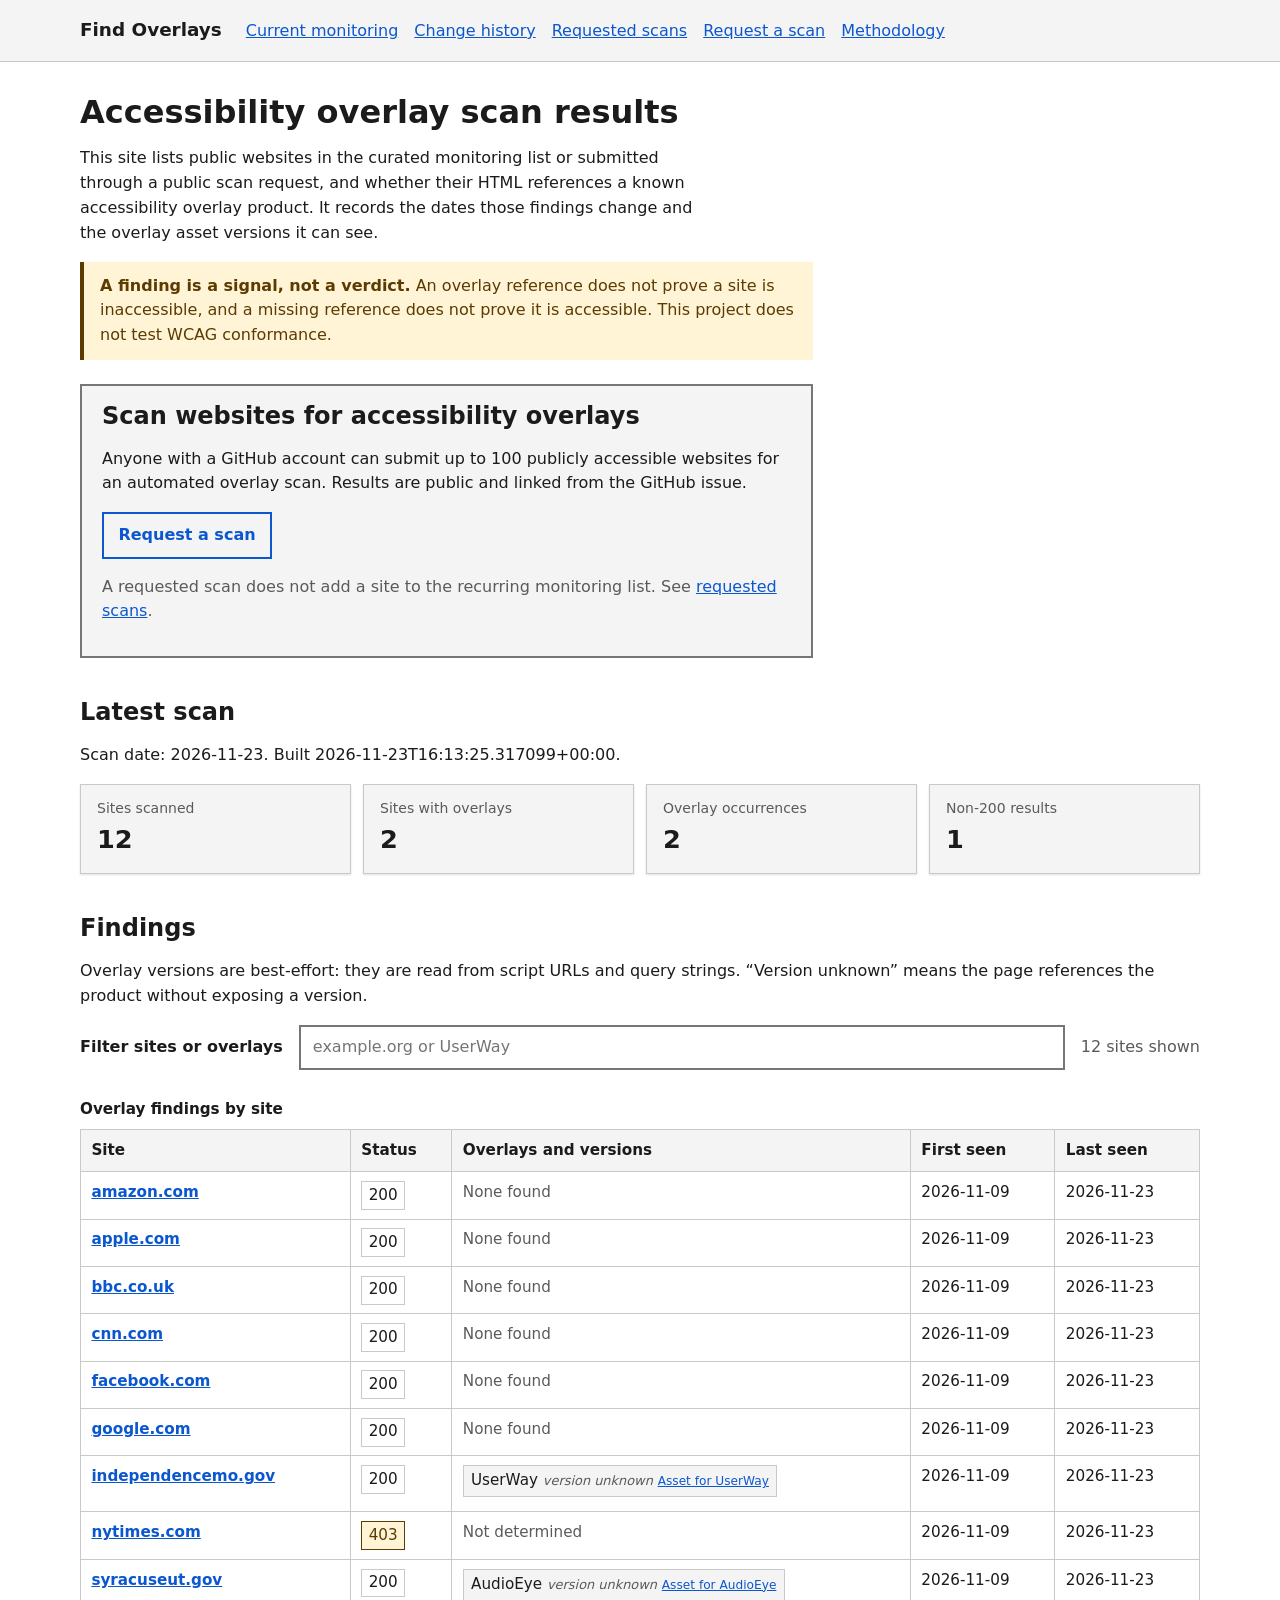
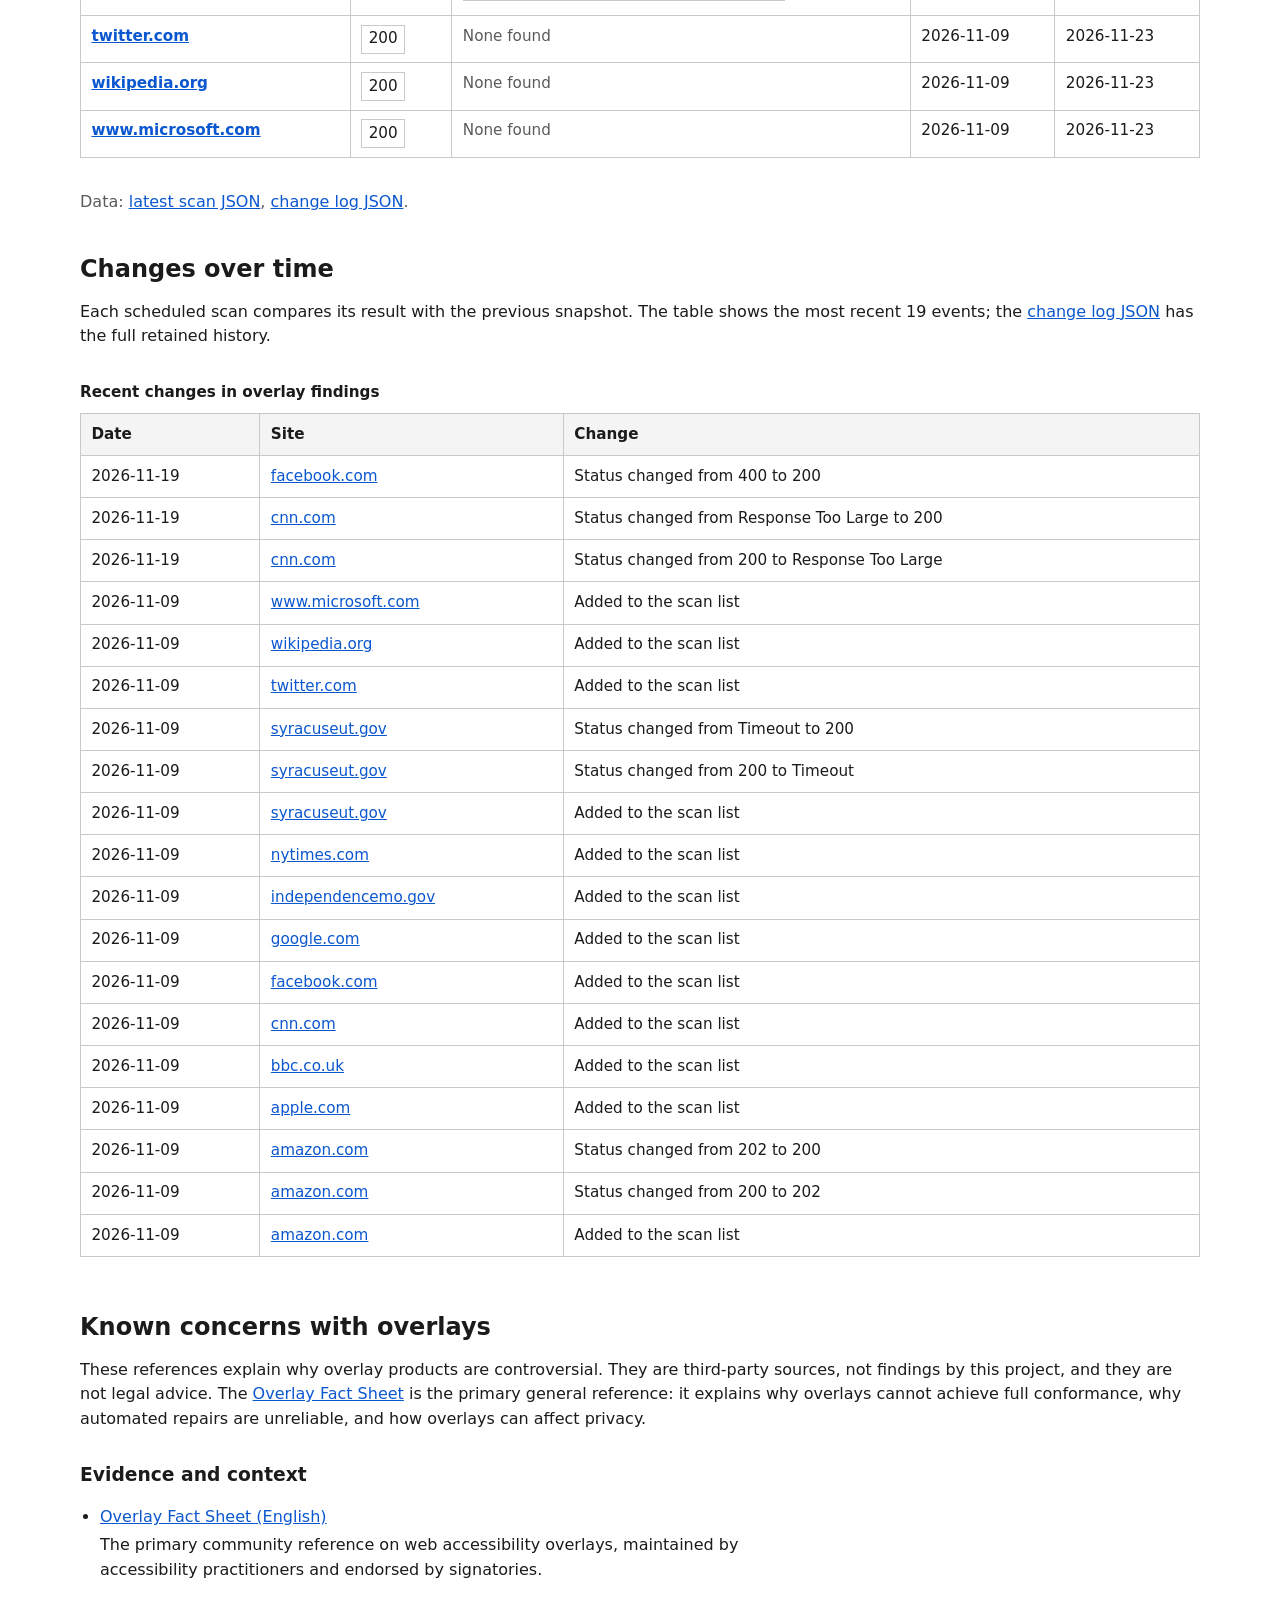
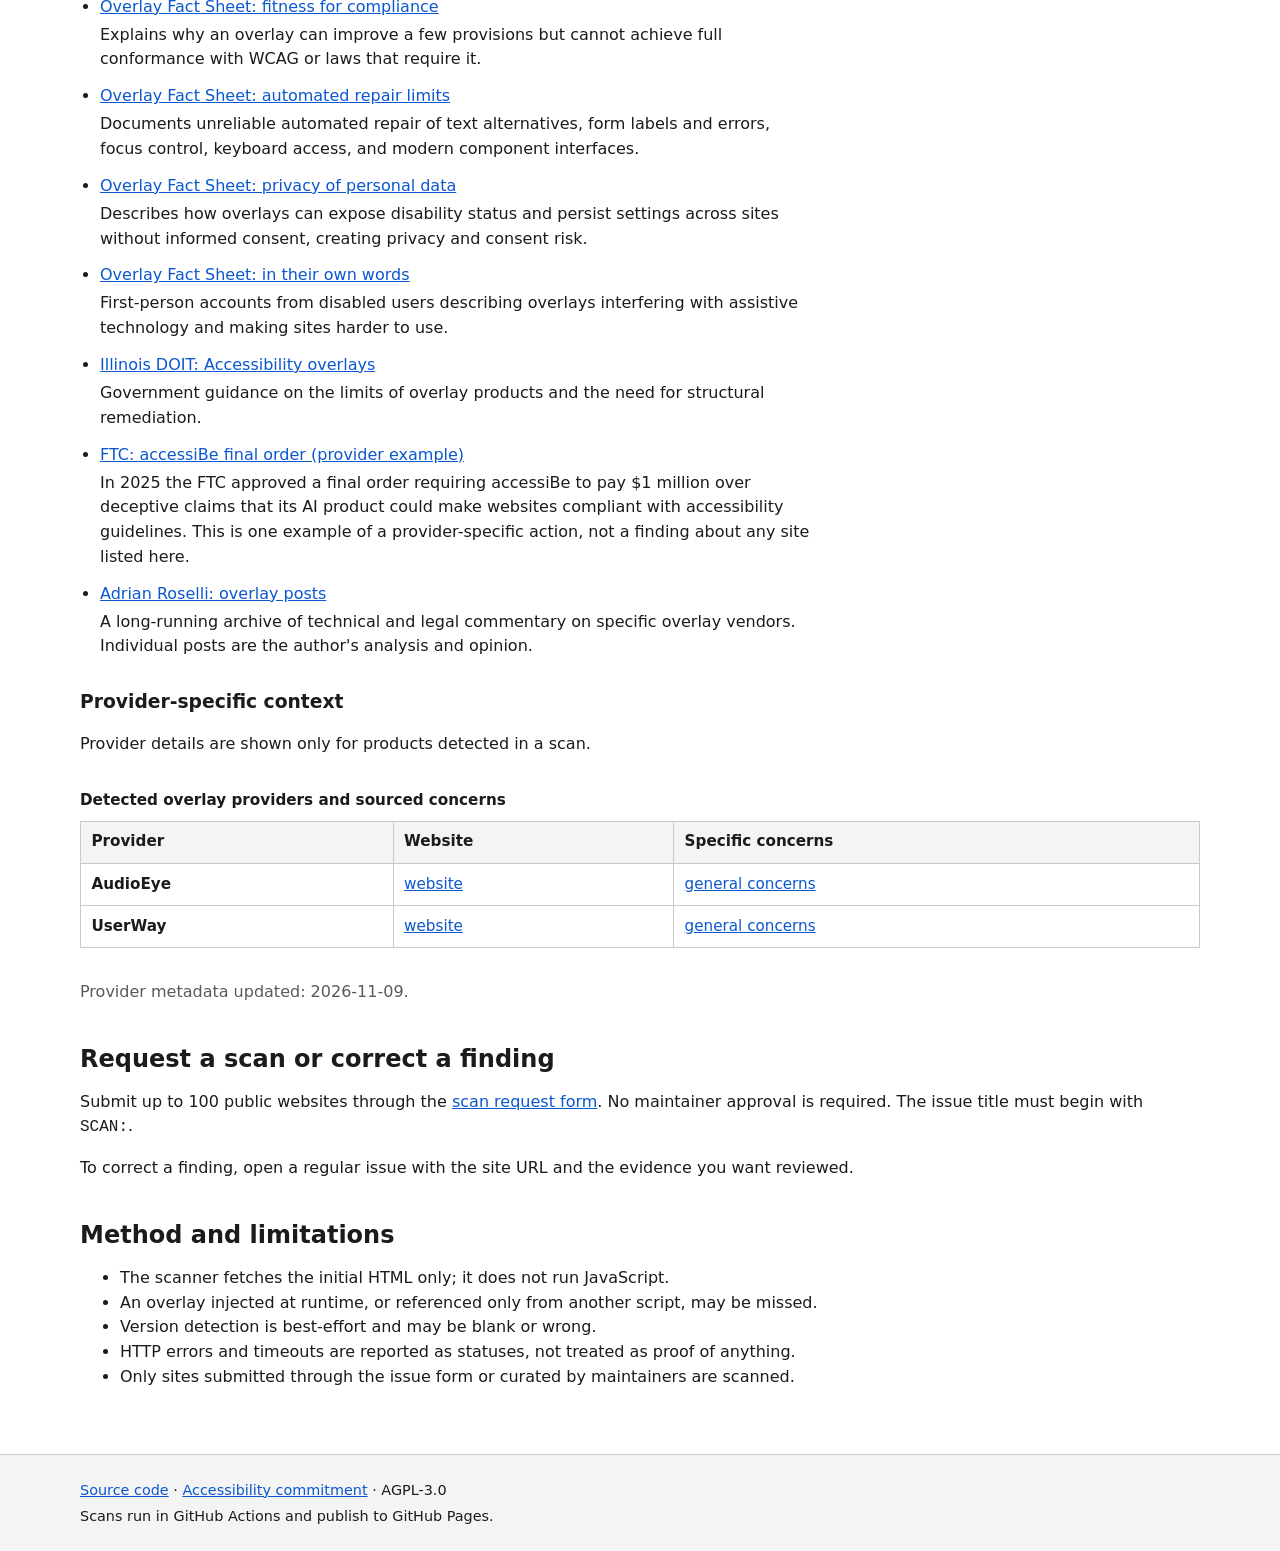
==== commit 20005068: "Update scan results [skip ci]" ====
--- a/site/index.html
+++ b/site/index.html
@@ -61,8 +61,8 @@
 
     <section aria-labelledby="latest-heading">
       <h2 id="latest-heading">Latest scan</h2>
-      <p>Scan date: <time datetime="2026-11-19">2026-11-19</time>.
-        Built <time datetime="2026-11-19T18:06:53.778645+00:00">2026-11-19T18:06:53.778645+00:00</time>.</p>
+      <p>Scan date: <time datetime="2026-11-23">2026-11-23</time>.
+        Built <time datetime="2026-11-23T16:13:25.317099+00:00">2026-11-23T16:13:25.317099+00:00</time>.</p>
       <ul class="stats"><li class="stat"><span class="stat-label">Sites scanned</span><strong class="stat-value">12</strong></li><li class="stat"><span class="stat-label">Sites with overlays</span><strong class="stat-value">2</strong></li><li class="stat"><span class="stat-label">Overlay occurrences</span><strong class="stat-value">2</strong></li><li class="stat"><span class="stat-label">Non-200 results</span><strong class="stat-value">1</strong></li></ul>
     </section>
 
@@ -95,18 +95,18 @@
             </tr>
           </thead>
           <tbody id="findings-body">
-            <tr><th scope="row"><a href="https://amazon.com" rel="noopener noreferrer">amazon.com</a></th><td><span class="status ok">200</span></td><td><span class="none">None found</span></td><td>2026-11-09</td><td>2026-11-19</td></tr>
-<tr><th scope="row"><a href="https://apple.com" rel="noopener noreferrer">apple.com</a></th><td><span class="status ok">200</span></td><td><span class="none">None found</span></td><td>2026-11-09</td><td>2026-11-19</td></tr>
-<tr><th scope="row"><a href="https://bbc.co.uk" rel="noopener noreferrer">bbc.co.uk</a></th><td><span class="status ok">200</span></td><td><span class="none">None found</span></td><td>2026-11-09</td><td>2026-11-19</td></tr>
-<tr><th scope="row"><a href="https://cnn.com" rel="noopener noreferrer">cnn.com</a></th><td><span class="status ok">200</span></td><td><span class="none">None found</span></td><td>2026-11-09</td><td>2026-11-19</td></tr>
-<tr><th scope="row"><a href="https://facebook.com" rel="noopener noreferrer">facebook.com</a></th><td><span class="status ok">200</span></td><td><span class="none">None found</span></td><td>2026-11-09</td><td>2026-11-19</td></tr>
-<tr><th scope="row"><a href="https://google.com" rel="noopener noreferrer">google.com</a></th><td><span class="status ok">200</span></td><td><span class="none">None found</span></td><td>2026-11-09</td><td>2026-11-19</td></tr>
-<tr><th scope="row"><a href="https://independencemo.gov" rel="noopener noreferrer">independencemo.gov</a></th><td><span class="status ok">200</span></td><td><span class="overlay">UserWay <span class="version unknown">version unknown</span> <a class="evidence" href="https://cdn.userway.org/widget.js" rel="noopener noreferrer">Asset for UserWay</a></span></td><td>2026-11-09</td><td>2026-11-19</td></tr>
-<tr><th scope="row"><a href="https://nytimes.com" rel="noopener noreferrer">nytimes.com</a></th><td><span class="status warn">403</span></td><td><span class="none">Not determined</span></td><td>2026-11-09</td><td>2026-11-19</td></tr>
-<tr><th scope="row"><a href="https://syracuseut.gov" rel="noopener noreferrer">syracuseut.gov</a></th><td><span class="status ok">200</span></td><td><span class="overlay">AudioEye <span class="version unknown">version unknown</span> <a class="evidence" href="https://wsmcdn.audioeye.com/aem.js" rel="noopener noreferrer">Asset for AudioEye</a></span></td><td>2026-11-09</td><td>2026-11-19</td></tr>
-<tr><th scope="row"><a href="https://twitter.com" rel="noopener noreferrer">twitter.com</a></th><td><span class="status ok">200</span></td><td><span class="none">None found</span></td><td>2026-11-09</td><td>2026-11-19</td></tr>
-<tr><th scope="row"><a href="https://wikipedia.org" rel="noopener noreferrer">wikipedia.org</a></th><td><span class="status ok">200</span></td><td><span class="none">None found</span></td><td>2026-11-09</td><td>2026-11-19</td></tr>
-<tr><th scope="row"><a href="https://www.microsoft.com" rel="noopener noreferrer">www.microsoft.com</a></th><td><span class="status ok">200</span></td><td><span class="none">None found</span></td><td>2026-11-09</td><td>2026-11-19</td></tr>
+            <tr><th scope="row"><a href="https://amazon.com" rel="noopener noreferrer">amazon.com</a></th><td><span class="status ok">200</span></td><td><span class="none">None found</span></td><td>2026-11-09</td><td>2026-11-23</td></tr>
+<tr><th scope="row"><a href="https://apple.com" rel="noopener noreferrer">apple.com</a></th><td><span class="status ok">200</span></td><td><span class="none">None found</span></td><td>2026-11-09</td><td>2026-11-23</td></tr>
+<tr><th scope="row"><a href="https://bbc.co.uk" rel="noopener noreferrer">bbc.co.uk</a></th><td><span class="status ok">200</span></td><td><span class="none">None found</span></td><td>2026-11-09</td><td>2026-11-23</td></tr>
+<tr><th scope="row"><a href="https://cnn.com" rel="noopener noreferrer">cnn.com</a></th><td><span class="status ok">200</span></td><td><span class="none">None found</span></td><td>2026-11-09</td><td>2026-11-23</td></tr>
+<tr><th scope="row"><a href="https://facebook.com" rel="noopener noreferrer">facebook.com</a></th><td><span class="status ok">200</span></td><td><span class="none">None found</span></td><td>2026-11-09</td><td>2026-11-23</td></tr>
+<tr><th scope="row"><a href="https://google.com" rel="noopener noreferrer">google.com</a></th><td><span class="status ok">200</span></td><td><span class="none">None found</span></td><td>2026-11-09</td><td>2026-11-23</td></tr>
+<tr><th scope="row"><a href="https://independencemo.gov" rel="noopener noreferrer">independencemo.gov</a></th><td><span class="status ok">200</span></td><td><span class="overlay">UserWay <span class="version unknown">version unknown</span> <a class="evidence" href="https://cdn.userway.org/widget.js" rel="noopener noreferrer">Asset for UserWay</a></span></td><td>2026-11-09</td><td>2026-11-23</td></tr>
+<tr><th scope="row"><a href="https://nytimes.com" rel="noopener noreferrer">nytimes.com</a></th><td><span class="status warn">403</span></td><td><span class="none">Not determined</span></td><td>2026-11-09</td><td>2026-11-23</td></tr>
+<tr><th scope="row"><a href="https://syracuseut.gov" rel="noopener noreferrer">syracuseut.gov</a></th><td><span class="status ok">200</span></td><td><span class="overlay">AudioEye <span class="version unknown">version unknown</span> <a class="evidence" href="https://wsmcdn.audioeye.com/aem.js" rel="noopener noreferrer">Asset for AudioEye</a></span></td><td>2026-11-09</td><td>2026-11-23</td></tr>
+<tr><th scope="row"><a href="https://twitter.com" rel="noopener noreferrer">twitter.com</a></th><td><span class="status ok">200</span></td><td><span class="none">None found</span></td><td>2026-11-09</td><td>2026-11-23</td></tr>
+<tr><th scope="row"><a href="https://wikipedia.org" rel="noopener noreferrer">wikipedia.org</a></th><td><span class="status ok">200</span></td><td><span class="none">None found</span></td><td>2026-11-09</td><td>2026-11-23</td></tr>
+<tr><th scope="row"><a href="https://www.microsoft.com" rel="noopener noreferrer">www.microsoft.com</a></th><td><span class="status ok">200</span></td><td><span class="none">None found</span></td><td>2026-11-09</td><td>2026-11-23</td></tr>
           </tbody>
         </table>
       </div>
